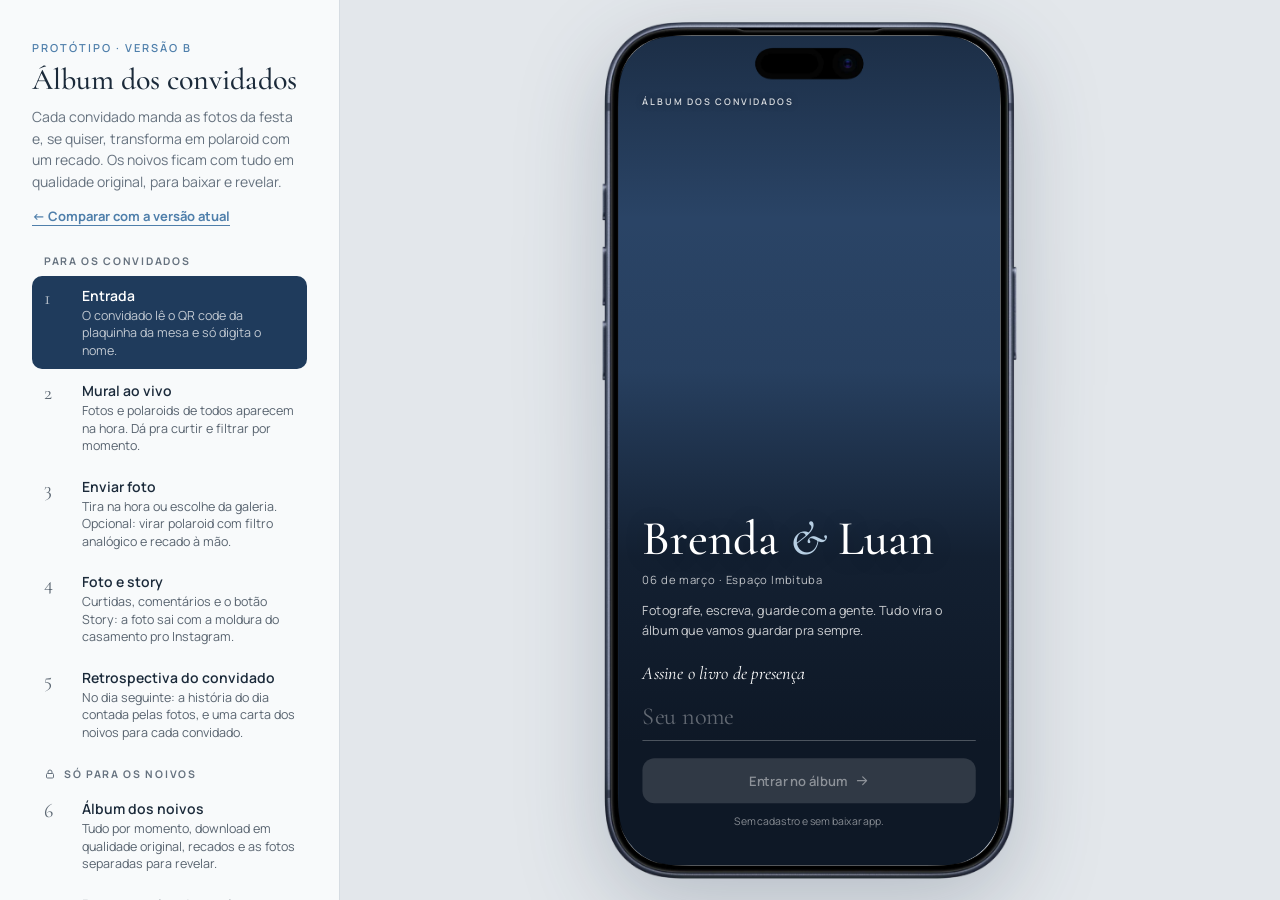
==== b/index.html @ d7882a46 "Versão B: entrada com foto, obturador, seletor estilo câmera, toque duplo, transições" ====
<!DOCTYPE html>
<html lang="pt-BR">
<head>
<meta charset="UTF-8">
<meta name="viewport" content="width=device-width, initial-scale=1, viewport-fit=cover">
<meta name="theme-color" content="#EEF1F4">
<meta name="apple-mobile-web-app-capable" content="yes">
<meta name="apple-mobile-web-app-status-bar-style" content="default">
<meta name="apple-mobile-web-app-title" content="Brenda & Luan">
<meta name="mobile-web-app-capable" content="yes">
<meta name="robots" content="noindex, nofollow">
<meta name="description" content="Fotografe, escreva e guarde com a gente. Protótipo do álbum dos convidados.">
<meta property="og:title" content="Brenda & Luan · Álbum dos convidados">
<meta property="og:description" content="06 de março · Espaço Imbituba. Toque para ver como vai funcionar.">
<meta property="og:image" content="https://images.unsplash.com/photo-1591604466107-ec97de577aff?w=1200&h=630&fit=crop&q=80">
<meta property="og:type" content="website">
<link rel="icon" href="data:image/svg+xml,%3Csvg xmlns='http://www.w3.org/2000/svg' viewBox='0 0 64 64'%3E%3Crect width='64' height='64' rx='14' fill='%231F3A5C'/%3E%3Ctext x='32' y='42' font-family='Georgia,serif' font-size='26' fill='%23EEF1F4' text-anchor='middle'%3EB%26amp;L%3C/text%3E%3C/svg%3E">
<link rel="apple-touch-icon" href="../apple-touch-icon.png">
<title>Brenda & Luan · Álbum dos convidados</title>
<link rel="preconnect" href="https://fonts.googleapis.com">
<link rel="preconnect" href="https://fonts.gstatic.com" crossorigin>
<link href="https://fonts.googleapis.com/css2?family=Cormorant+Garamond:ital,wght@0,500;0,600;1,500&family=Manrope:wght@300;400;500;600;700&family=Caveat:wght@500;600&display=swap" rel="stylesheet">
<style>
:root{
  --cream:#EEF1F4; --paper:#F8FAFB; --ink:#1B2A3A; --muted:#66727F; --line:#D6DCE2;
  --sage:#B7CFE3; --sand:#CDD4DB; --green:#1F3B5C; --green-2:#162B45; --gold:#7FA8CC;
  --serif:"Cormorant Garamond", Georgia, serif; --sans:"Manrope", system-ui, sans-serif;
  --sat:46px; --sab:24px; /* áreas seguras (moldura do iPhone) */
}
*{box-sizing:border-box;margin:0;padding:0;-webkit-tap-highlight-color:transparent}
html,body{height:100%}
body{font-family:var(--sans);color:var(--ink);background:#E3E7EB;display:flex;min-height:100vh}
button{font:inherit;color:inherit;background:none;border:0;cursor:pointer}
input,textarea{font:inherit;color:inherit}
img{display:block}
[hidden]{display:none!important}

/* ---------- presenter panel (desktop) ---------- */
.panel{width:340px;flex-shrink:0;padding:40px 32px;display:flex;flex-direction:column;gap:28px;border-right:1px solid var(--line);background:var(--paper);overflow:auto}
.panel h1{font-family:var(--serif);font-weight:500;font-size:30px;line-height:1.1}
.panel .kicker{font-size:11px;letter-spacing:.18em;text-transform:uppercase;color:#4F7FAB;font-weight:600;margin-bottom:8px}
.vlink{display:inline-block;margin-top:14px;font-size:13px;font-weight:700;color:#4F7FAB;text-decoration:none;border-bottom:1px solid currentColor}
.panel p.lede{font-size:14px;color:var(--muted);line-height:1.55;margin-top:10px}
.steps{display:flex;flex-direction:column;gap:2px}
.step{display:grid;grid-template-columns:28px 1fr;gap:10px;text-align:left;padding:10px 12px;border-radius:10px;align-items:start}
.step:hover{background:var(--cream)}
.step-group{font-size:10.5px;letter-spacing:.16em;text-transform:uppercase;color:var(--muted);font-weight:700;padding:14px 12px 6px;display:flex;align-items:center;gap:8px}
.step-group:first-child{padding-top:0}
.step-group svg{width:12px;height:12px;stroke:currentColor;fill:none;stroke-width:2}
.editor-only{display:flex;flex-direction:column;gap:28px}
.editor-only[hidden]{display:none}
.step.on{background:var(--green);color:#fff}
.step .n{font-family:var(--serif);font-size:20px;line-height:1;opacity:.7}
.step b{display:block;font-size:14px;font-weight:600}
.step span{font-size:12.5px;opacity:.72;line-height:1.4;display:block;margin-top:2px}
.fieldset{display:flex;flex-direction:column;gap:10px}
.fieldset label{font-size:11px;letter-spacing:.14em;text-transform:uppercase;color:var(--muted);font-weight:600}
.fieldset input{border:1px solid var(--line);background:#fff;border-radius:8px;padding:9px 11px;font-size:14px}
.seg{display:flex;background:var(--cream);border-radius:999px;padding:3px}
.seg button{flex:1;padding:8px;border-radius:999px;font-size:13px;font-weight:600;color:var(--muted)}
.seg button.on{background:#fff;color:var(--ink);box-shadow:0 1px 3px rgba(0,0,0,.08)}
.panel .foot{font-size:12px;color:var(--muted);line-height:1.5;margin-top:auto}

/* ---------- stage ---------- */
.stage{flex:1;display:flex;align-items:center;justify-content:center;padding:24px;position:relative;overflow:hidden}
.phone{width:487.5px;height:1000px;position:relative;flex-shrink:0;transform-origin:center;filter:drop-shadow(0 30px 50px rgba(22,43,69,.22))}
.frame{position:absolute;inset:0;width:100%;height:100%;pointer-events:none;z-index:70;user-select:none}
.screen-wrap{position:absolute;left:23px;top:23px;width:440px;height:955px;border-radius:64px;overflow:hidden;background:var(--cream);isolation:isolate}

.screen{position:absolute;inset:0;display:none;flex-direction:column;overflow:hidden}
.screen.on{display:flex;animation:fade .28s ease}
@keyframes fade{from{opacity:0;transform:translateY(6px)}to{opacity:1;transform:none}}
.scroll{flex:1;overflow-y:auto;overflow-x:hidden;scrollbar-width:none;-webkit-overflow-scrolling:touch;overscroll-behavior:contain}
.scroll::-webkit-scrollbar{display:none}
.safe-top{padding-top:54px}

/* shared */
.kick{font-size:10.5px;letter-spacing:.2em;text-transform:uppercase;font-weight:600;color:var(--muted)}
.names{font-family:var(--serif);font-weight:500;line-height:1}
.names em{font-style:italic;color:#4F7FAB}
.btn{display:flex;align-items:center;justify-content:center;gap:8px;width:100%;height:52px;border-radius:14px;background:var(--green);color:#fff;font-weight:600;font-size:15px;transition:transform .1s, background .2s}
.btn:active{transform:scale(.98)}
.btn:disabled{background:#A3AFBC;cursor:default}
.btn.ghost{background:transparent;border:1px solid rgba(255,255,255,.3)}
.btn.light{background:var(--paper);color:var(--ink)}
.chip{padding:8px 15px;border-radius:999px;border:1px solid var(--line);background:#fff;font-size:13px;font-weight:600;white-space:nowrap;color:var(--ink)}
.chip.on{background:var(--green);border-color:var(--green);color:#fff}
.input{width:100%;border:1px solid var(--line);background:#fff;border-radius:12px;padding:14px;font-size:16px;outline:none;-webkit-appearance:none}
.input:focus{border-color:var(--green)}
.icon{width:20px;height:20px;stroke:currentColor;fill:none;stroke-width:1.8;stroke-linecap:round;stroke-linejoin:round}

/* 1 entrada */
#s-entrada{background:#0E1826;color:#fff}
.ent-hero{position:absolute;inset:0;background:#2A4466 50% 12%/cover;animation:kbz 16s ease-out both;transform-origin:50% 20%}
.ent-hero::after{content:"";position:absolute;inset:0;background:linear-gradient(180deg,rgba(14,24,38,.5) 0%,rgba(14,24,38,0) 22%,rgba(14,24,38,.1) 40%,rgba(14,24,38,.82) 62%,#0E1826 84%)}
#s-entrada .scroll{position:relative;z-index:1;display:flex;flex-direction:column;padding:calc(var(--sat) + 22px) 28px calc(var(--sab) + 18px)}
#s-entrada .kick{color:rgba(255,255,255,.82);text-shadow:0 1px 8px rgba(0,0,0,.35)}
.ent-bottom{margin-top:auto;padding-top:clamp(180px,34vh,330px)}
#s-entrada .names{font-size:56px;margin:0 0 10px;color:#fff;text-shadow:0 2px 24px rgba(0,0,0,.25)}
#s-entrada .names em{color:var(--sage)}
#s-entrada .meta{font-size:13px;color:rgba(255,255,255,.72);letter-spacing:.06em}
#s-entrada .lead{color:rgba(255,255,255,.78);margin-top:16px;font-size:14.5px}
.gb-label{font-family:var(--serif);font-style:italic;font-size:21px;color:#fff}
.gb-input{width:100%;background:transparent;border:0;border-bottom:1px solid rgba(255,255,255,.35);border-radius:0;padding:8px 0 10px;font-family:var(--serif);font-size:28px;color:#fff;outline:none;-webkit-appearance:none;transition:border-color .2s}
.gb-input::placeholder{color:rgba(255,255,255,.35)}
.gb-input:focus{border-bottom-color:#fff}
#s-entrada .btn{margin-top:8px}
#s-entrada .btn .icon{width:18px;height:18px}
#s-entrada .btn:disabled{background:rgba(255,255,255,.14);color:rgba(255,255,255,.45)}
#s-entrada .tiny{color:rgba(255,255,255,.5)}
.trio{display:grid;grid-template-columns:1fr 1.25fr 1fr;gap:8px;margin:30px 0 22px;align-items:end}
.trio img{width:100%;height:118px;object-fit:cover;border-radius:10px}
.trio img:nth-child(2){height:150px}
.lead{font-size:15px;line-height:1.55;color:#3A4756}
.ent-form{display:flex;flex-direction:column;gap:12px;padding-top:26px}
.ent-form b{font-size:14px}
.tiny{font-size:12px;color:var(--muted);text-align:center}

/* 2 mural */
.top{padding:calc(var(--sat) + 14px) 20px 12px;background:var(--cream);position:relative;z-index:5}
.top-row{display:flex;justify-content:space-between;align-items:flex-end}
.top .names{font-size:30px}
.top .live{margin-top:6px;letter-spacing:.14em}
.live{display:inline-flex;align-items:center;gap:6px;color:var(--green)}
.live i{width:7px;height:7px;border-radius:50%;background:#C0533B;animation:pulse 1.6s infinite}
@keyframes pulse{50%{opacity:.25}}
.count{font-size:12px;color:var(--muted);font-weight:600}
.filters{display:flex;gap:22px;margin-top:12px;overflow-x:auto;scrollbar-width:none;border-bottom:1px solid var(--line)}
#filters .chip{border:0;background:none;border-radius:0;padding:8px 0 11px;color:var(--muted);font-size:13.5px;position:relative;transition:color .2s}
#filters .chip.on{background:none;color:var(--ink)}
#filters .chip::after{content:"";position:absolute;left:0;right:0;bottom:0;height:2px;border-radius:2px;background:var(--ink);transform:scaleX(0);transition:transform .25s ease}
#filters .chip.on::after{transform:scaleX(1)}
.masonry{columns:2;column-gap:10px;padding:4px 14px calc(var(--sab) + 100px)}
.card{break-inside:avoid;margin-bottom:12px;cursor:pointer}
.card .ph{position:relative;border-radius:12px;overflow:hidden;background:var(--sand)}
.card .ph img{width:100%;height:auto;filter:blur(14px);transform:scale(1.06);opacity:.55;transition:filter .8s ease,transform .8s ease,opacity .6s ease;-webkit-user-drag:none;user-select:none}
.card .ph img.ld{filter:none;transform:none;opacity:1}
.card:hover .ph img.ld{transform:scale(1.02)}
.burst{position:absolute;left:50%;top:50%;width:86px;height:86px;margin:-43px 0 0 -43px;pointer-events:none;z-index:4;animation:burst .95s ease forwards}
.burst svg{width:100%;height:100%;fill:#fff;stroke:none;filter:drop-shadow(0 4px 16px rgba(0,0,0,.4))}
@keyframes burst{0%{transform:scale(0);opacity:0}15%{transform:scale(1.18);opacity:1}30%{transform:scale(.94)}45%{transform:scale(1)}78%{opacity:1;transform:scale(1)}100%{opacity:0;transform:scale(1.08) translateY(-16px)}}
.heart.pop svg{animation:hpop .45s ease}
@keyframes hpop{40%{transform:scale(1.4)}}
.fly{position:absolute;z-index:45;object-fit:cover;pointer-events:none;box-shadow:0 24px 60px rgba(0,0,0,.35)}
#s-foto.on{animation:fadeo .32s ease}
@keyframes fadeo{from{opacity:0}to{opacity:1}}
.fmedia{position:relative}
.card .by{display:flex;justify-content:space-between;align-items:center;padding:6px 2px 0;font-size:12px}
.card .by span{font-weight:600}
.heart{display:inline-flex;align-items:center;gap:4px;font-size:12px;color:var(--muted);padding:2px}
.heart svg{width:15px;height:15px}
.heart.on{color:#C0533B}
.heart.on svg{fill:#C0533B;stroke:#C0533B}
.badge{position:absolute;left:8px;top:8px;background:rgba(16,28,44,.62);color:#fff;font-size:10.5px;font-weight:600;padding:4px 8px;border-radius:999px;display:flex;gap:5px;align-items:center;backdrop-filter:blur(4px)}
.badge svg{width:11px;height:11px;fill:#fff;stroke:none}
.new-in{animation:pop .5s ease}
@keyframes pop{from{opacity:0;transform:scale(.9)}to{opacity:1;transform:none}}
.mural-fade{position:absolute;left:0;right:0;bottom:0;height:150px;background:linear-gradient(rgba(238,241,244,0),rgba(238,241,244,.92) 70%);pointer-events:none;z-index:9}
.fab{position:absolute;left:50%;bottom:calc(var(--sab) + 12px);transform:translateX(-50%);width:78px;height:78px;border-radius:50%;border:3px solid var(--green);padding:4px;background:rgba(255,255,255,.7);-webkit-backdrop-filter:blur(8px);backdrop-filter:blur(8px);z-index:10;box-shadow:0 10px 28px rgba(22,43,69,.28)}
.fab .core{display:flex;width:100%;height:100%;border-radius:50%;background:var(--green);color:#fff;align-items:center;justify-content:center;transition:transform .15s}
.fab .core .icon{width:26px;height:26px}
.fab:active .core{transform:scale(.88)}
.fab-tip{position:absolute;left:50%;bottom:calc(var(--sab) + 104px);transform:translateX(-50%);background:var(--ink);color:#fff;font-size:12.5px;font-weight:600;padding:8px 13px;border-radius:999px;white-space:nowrap;z-index:11;pointer-events:none;opacity:0}
.fab-tip::after{content:"";position:absolute;left:50%;bottom:-5px;width:10px;height:10px;background:var(--ink);transform:translateX(-50%) rotate(45deg);border-radius:2px}
.fab-tip.show{animation:tip 5.2s ease forwards}
@keyframes tip{0%{opacity:0;transform:translate(-50%,6px)}10%,85%{opacity:1;transform:translate(-50%,0)}100%{opacity:0;transform:translate(-50%,0)}}
.toast{position:absolute;left:50%;top:calc(var(--sat) + 6px);transform:translate(-50%,-20px);background:var(--ink);color:#fff;font-size:12.5px;padding:9px 14px;border-radius:999px;opacity:0;transition:.35s;z-index:30;white-space:nowrap;display:flex;gap:8px;align-items:center}
.toast img{width:22px;height:22px;border-radius:50%;object-fit:cover}
.toast.show{opacity:1;transform:translate(-50%,0)}

/* 3 enviar (polaroid) */
.hdr{display:flex;align-items:center;gap:10px;padding:calc(var(--sat) + 10px) 18px 14px}
.hdr h2{font-family:var(--serif);font-weight:500;font-size:28px}
.back{width:36px;height:36px;border-radius:50%;display:flex;align-items:center;justify-content:center;margin-left:-6px}
.back:hover{background:rgba(0,0,0,.05)}
.src-opts{display:grid;grid-template-columns:1fr 1fr;gap:10px;margin:0 18px}
.src-opt{height:clamp(130px,20vh,170px);border-radius:16px;display:flex;flex-direction:column;align-items:center;justify-content:center;gap:8px;font-weight:700;font-size:15px;text-align:center;padding:12px;transition:transform .1s}
.src-opt:active{transform:scale(.97)}
.src-opt svg{width:30px;height:30px}
.src-opt span{font-size:12px;font-weight:500;opacity:.75}
.src-opt.cam{background:var(--green);color:#fff}
.src-opt.gal{background:#fff;border:1px solid var(--line)}
.pol-demo{position:relative;width:min(calc(100% - 36px),330px);aspect-ratio:100/72;margin:26px auto 0}
.pol-demo img{position:absolute;width:50%;box-shadow:0 12px 26px rgba(22,43,69,.2)}
.pol-demo img:first-child{left:6%;top:0;transform:rotate(-6deg)}
.pol-demo img:last-child{right:6%;top:18px;transform:rotate(5deg)}
.src-hint{margin:12px 18px 28px;font-size:12.5px;color:var(--muted);text-align:center;line-height:1.5}
.seg2{display:flex;background:#fff;border:1px solid var(--line);border-radius:999px;padding:3px;margin:0 18px 16px}
.seg2 button{flex:1;padding:9px;border-radius:999px;font-size:13.5px;font-weight:700;color:var(--muted)}
.seg2 button.on{background:var(--green);color:#fff}
.stagebox{margin:0 18px;display:flex;justify-content:center;align-items:center;min-height:180px;touch-action:pan-y;user-select:none;-webkit-user-select:none}
.stagebox > *{animation:fadeo .3s ease;-webkit-user-drag:none}
.modes{position:relative;height:42px;margin:14px 18px 0;overflow:hidden;-webkit-mask-image:linear-gradient(90deg,transparent,#000 22%,#000 78%,transparent);mask-image:linear-gradient(90deg,transparent,#000 22%,#000 78%,transparent)}
.modes-track{position:absolute;left:50%;top:0;display:flex;gap:28px;transition:transform .38s cubic-bezier(.2,.8,.2,1)}
.modes button{font-size:12.5px;font-weight:700;letter-spacing:.18em;text-transform:uppercase;color:#9AA5B1;padding:8px 2px;white-space:nowrap;transition:color .25s}
.modes button.on{color:var(--green)}
.modes::after{content:"";position:absolute;left:50%;bottom:4px;width:5px;height:5px;margin-left:-2.5px;border-radius:50%;background:var(--green)}
.polcv{width:min(74%,290px);height:auto;transform:rotate(-1.5deg);box-shadow:0 14px 30px rgba(22,43,69,.22),0 2px 6px rgba(22,43,69,.1);background:#FBFAF7}
.origimg{width:100%;max-height:300px;object-fit:cover;border-radius:14px;background:#000}
.thumbs{display:flex;gap:8px;margin:18px 18px 0;overflow-x:auto;scrollbar-width:none;padding:4px}
.thumbs .th{position:relative;width:56px;height:56px;flex-shrink:0;border-radius:10px;overflow:visible}
.thumbs .th img,.thumbs .th video{width:100%;height:100%;object-fit:cover;border-radius:10px;outline:2px solid transparent;outline-offset:2px}
.thumbs .th.on img,.thumbs .th.on video{outline-color:var(--green)}
.thumbs .th .x{position:absolute;right:-6px;top:-6px;width:22px;height:22px;border-radius:50%;background:var(--ink);color:#fff;font-size:11px;line-height:22px;text-align:center}
.thumbs .th.is-pol::after{content:"✦";position:absolute;left:4px;bottom:4px;width:18px;height:18px;border-radius:50%;background:#fff;color:var(--green);font-size:10px;line-height:18px;text-align:center;box-shadow:0 1px 3px rgba(0,0,0,.2)}
.thumbs .add{border:1.5px dashed #AEB8C2;border-radius:10px;display:flex;align-items:center;justify-content:center;color:var(--muted);font-size:24px}
.looks{display:flex;gap:12px}
.look{display:flex;flex-direction:column;align-items:center;gap:6px;font-size:12px;font-weight:600;color:var(--muted)}
.look i{width:58px;height:58px;border-radius:10px;background:var(--sand) center/cover;outline:2px solid transparent;outline-offset:2px}
.look.on{color:var(--ink)}
.look.on i{outline-color:var(--green)}
.form{padding:20px 18px calc(var(--sab) + 24px);display:flex;flex-direction:column;gap:10px}
.form label{font-size:13px;font-weight:700;margin-top:6px}
.input.hand{font-family:"Caveat",cursive;font-size:24px;padding:9px 14px;color:#26364A}
.chips{display:flex;gap:8px;flex-wrap:wrap}
.form .tiny{margin-top:4px;line-height:1.5}

/* 4 foto detalhe */
#s-foto{background:#0E1826;color:#fff}
#s-foto .hdr{position:absolute;top:0;left:0;right:0;z-index:5;background:linear-gradient(rgba(0,0,0,.55),transparent)}
#s-foto .hdr .back{color:#fff}
.fullimg{width:100%;max-height:470px;object-fit:cover;display:block}
.vid-wrap{position:relative}
.vid-wrap .play{position:absolute;inset:0;display:flex;align-items:center;justify-content:center}
.vid-wrap .play span{width:64px;height:64px;border-radius:50%;background:rgba(255,255,255,.88);display:flex;align-items:center;justify-content:center}
.vid-wrap .play svg{width:22px;height:22px;fill:var(--ink);stroke:none;margin-left:4px}
.det{padding:16px 18px calc(var(--sab) + 20px)}
.det-row{display:flex;justify-content:space-between;align-items:center}
.det .who{font-weight:700;font-size:15px}
.det .when{font-size:12px;color:rgba(255,255,255,.55);margin-top:2px}
.det .cap{font-family:var(--serif);font-style:italic;font-size:21px;line-height:1.3;margin:14px 0 4px;color:#E8EEF4}
#s-foto .heart{color:rgba(255,255,255,.75);font-size:14px;gap:6px}
#s-foto .heart svg{width:22px;height:22px}
.comments{border-top:1px solid rgba(255,255,255,.12);margin-top:16px;padding-top:14px;display:flex;flex-direction:column;gap:12px}
.cm{font-size:13.5px;line-height:1.45;color:rgba(255,255,255,.85)}
.cm b{color:#fff;margin-right:6px}
.cm-input{display:flex;gap:8px;margin-top:6px}
.cm-input input{flex:1;background:rgba(255,255,255,.08);border:1px solid rgba(255,255,255,.14);border-radius:999px;padding:11px 15px;color:#fff;outline:none;font-size:16px;-webkit-appearance:none}
.cm-input button{padding:0 14px;font-weight:700;color:var(--sand)}
.mod{margin-top:18px;border:1px solid rgba(255,255,255,.15);border-radius:12px;padding:12px 14px;font-size:12.5px;color:rgba(255,255,255,.7);display:flex;justify-content:space-between;align-items:center;gap:10px}
.mod button{color:#F0A08E;font-weight:700;white-space:nowrap}

/* 5 album */
#s-album{background:var(--green-2);color:#EEF2F6}
#s-album .scroll{padding:calc(var(--sat) + 18px) 20px calc(var(--sab) + 28px)}
.al-kick{font-size:10.5px;letter-spacing:.2em;text-transform:uppercase;color:var(--gold);font-weight:600;line-height:1.6}
#s-album .names{font-size:44px;margin:12px 0 10px;color:#fff}
#s-album .names em{color:var(--gold)}
.stats{font-size:13px;color:rgba(238,242,246,.6)}
.rev-bar{margin:22px 0 6px;background:rgba(255,255,255,.06);border:1px solid rgba(255,255,255,.1);border-radius:14px;padding:12px 14px;display:flex;justify-content:space-between;align-items:center;gap:12px}
.rev-bar p{font-size:12.5px;line-height:1.4;color:rgba(238,242,246,.75)}
.rev-bar p b{color:#fff;display:block;font-size:13.5px}
.toggle{width:46px;height:28px;border-radius:999px;background:rgba(255,255,255,.2);position:relative;flex-shrink:0;transition:.2s}
.toggle::after{content:"";position:absolute;left:3px;top:3px;width:22px;height:22px;border-radius:50%;background:#fff;transition:.2s}
.toggle.on{background:var(--gold)}
.toggle.on::after{left:21px}
.sec{margin-top:26px}
.sec-h{display:flex;justify-content:space-between;align-items:baseline;margin-bottom:10px}
.sec-h h3{font-family:var(--serif);font-weight:500;font-size:24px}
.sec-h span{font-size:12px;color:rgba(238,242,246,.55)}
.strip{display:grid;grid-template-columns:repeat(4,1fr);gap:6px}
.strip .t{position:relative;aspect-ratio:1;border-radius:8px;overflow:hidden;cursor:pointer;background:#2A4466}
.strip .t img{width:100%;height:100%;object-fit:cover;transition:.2s}
.strip .t .mk{position:absolute;right:5px;top:5px;width:20px;height:20px;border-radius:50%;border:1.5px solid #fff;background:rgba(0,0,0,.25);display:none}
.reveal-mode .strip .t .mk{display:block}
.strip .t.sel .mk{background:var(--gold);border-color:var(--gold)}
.strip .t.sel .mk::after{content:"";position:absolute;left:6px;top:2.5px;width:5px;height:9px;border:solid #fff;border-width:0 2px 2px 0;transform:rotate(45deg)}
.reveal-mode .strip .t:not(.sel) img{opacity:.55}
.strip .t .more{position:absolute;inset:0;background:rgba(14,24,38,.6);display:flex;align-items:center;justify-content:center;font-weight:700;font-size:15px}
.al-actions{display:flex;flex-direction:column;gap:10px;margin-top:30px}
.retro-card{display:flex;align-items:center;gap:14px;width:100%;text-align:left;margin-top:20px;padding:10px;border-radius:16px;background:linear-gradient(120deg,rgba(127,168,204,.28),rgba(127,168,204,.08));border:1px solid rgba(156,192,222,.35);color:#fff;transition:transform .15s}
.retro-card:active{transform:scale(.98)}
.rc-img{width:62px;height:78px;border-radius:10px;background:#2A4466 center/cover;flex-shrink:0;box-shadow:0 6px 14px rgba(0,0,0,.3)}
.rc-txt{flex:1;min-width:0}
.rc-txt small{display:block;font-size:10px;letter-spacing:.2em;text-transform:uppercase;color:var(--gold);font-weight:700}
.rc-txt b{display:block;font-family:var(--serif);font-weight:500;font-size:22px;line-height:1.1;margin-top:3px}
.rc-txt i{display:block;font-style:normal;font-size:12px;color:rgba(238,242,246,.65);margin-top:3px;line-height:1.35}
.rc-play{width:40px;height:40px;border-radius:50%;background:#fff;display:flex;align-items:center;justify-content:center;flex-shrink:0;margin-right:4px}
.rc-play svg{width:16px;height:16px;fill:var(--green-2);margin-left:2px}
.drive-note{font-size:11.5px;color:rgba(238,242,246,.5);text-align:center;line-height:1.5;margin-top:4px}

/* sheet / modal */
.sheet-bg{position:absolute;inset:0;background:rgba(10,15,12,.5);z-index:40;opacity:0;pointer-events:none;transition:.25s}
.sheet-bg.on{opacity:1;pointer-events:auto}
.sheet{position:absolute;left:0;right:0;bottom:0;background:var(--paper);color:var(--ink);border-radius:24px 24px 0 0;padding:12px 22px calc(var(--sab) + 22px);z-index:41;transform:translateY(105%);transition:transform .32s cubic-bezier(.2,.8,.2,1);max-height:78%;overflow:auto}
.sheet.on{transform:none}
.sheet .grab{width:40px;height:4px;border-radius:4px;background:var(--line);margin:0 auto 18px}
.sheet h4{font-family:var(--serif);font-weight:500;font-size:26px;margin-bottom:6px}
.sheet p{font-size:14px;color:var(--muted);line-height:1.55}
.dl-list{margin:18px 0;border:1px solid var(--line);border-radius:14px;overflow:hidden}
.dl-list div{display:flex;justify-content:space-between;padding:12px 14px;font-size:14px;border-bottom:1px solid var(--line)}
.dl-list div:last-child{border:0}
.dl-list span{color:var(--muted)}
.bar{height:6px;background:var(--cream);border-radius:6px;overflow:hidden;margin:16px 0 8px}
.bar i{display:block;height:100%;width:0;background:var(--green);transition:width .15s linear}
.recado{padding:14px 0;border-bottom:1px solid var(--line)}
.recado:last-child{border:0}
.recado q{font-family:var(--serif);font-style:italic;font-size:19px;line-height:1.35;display:block;quotes:"“" "”"}
.recado span{font-size:12px;color:var(--muted);font-weight:600;display:block;margin-top:5px}

/* 6 TV */
.tv-stage{position:fixed;inset:0;background:#0A1320;display:none;align-items:center;justify-content:center;z-index:100}
.tv-stage.on{display:flex}
.tv{width:1280px;height:720px;background:var(--green-2);color:#fff;display:grid;grid-template-columns:1fr 380px;gap:36px;padding:36px;border-radius:14px;box-shadow:0 0 0 10px #04080E, 0 30px 90px rgba(0,0,0,.6);transform-origin:center;flex-shrink:0;position:relative}
.tv-photo{position:relative;border-radius:14px;overflow:hidden;background:#000}
.tv-photo img{position:absolute;inset:0;width:100%;height:100%;object-fit:cover;opacity:0;transition:opacity 1.2s ease;transform:scale(1.04)}
.tv-photo img.on{opacity:1;animation:kb 9s ease-out forwards}
@keyframes kb{to{transform:scale(1)}}
.tv-side{display:flex;flex-direction:column;padding:8px 0}
.tv-side .names{font-size:64px;color:#fff;line-height:.95}
.tv-side .names em{color:var(--gold)}
.tv-meta{font-size:15px;color:rgba(255,255,255,.55);margin-top:14px;letter-spacing:.04em}
.tv-now{margin-top:auto;transition:opacity .6s}
.tv-now .lbl{font-size:11px;letter-spacing:.2em;text-transform:uppercase;color:var(--gold);font-weight:600}
.tv-now .who{font-size:22px;font-weight:700;margin-top:10px}
.tv-now q{display:block;font-family:var(--serif);font-style:italic;font-size:26px;line-height:1.3;color:#E6EDF4;margin-top:6px;quotes:"“" "”"}
.tv-qr{margin-top:34px;display:flex;gap:18px;align-items:center}
.tv-qr canvas{width:120px;height:120px;background:#fff;border-radius:12px;padding:10px;flex-shrink:0}
.tv-qr p{font-size:17px;line-height:1.4;color:rgba(255,255,255,.85)}
.tv-qr p b{display:block;color:#fff;font-size:19px;margin-bottom:4px}
.tv-dots{position:absolute;left:52px;bottom:52px;display:flex;gap:6px}
.tv-dots i{width:6px;height:6px;border-radius:50%;background:rgba(255,255,255,.35)}
.tv-dots i.on{background:#fff;width:20px;border-radius:6px}
.tv-close{position:absolute;top:max(16px, env(safe-area-inset-top));right:max(18px, env(safe-area-inset-right));background:rgba(255,255,255,.06);color:rgba(255,255,255,.7);font-size:13px;font-weight:600;padding:8px 14px;border:1px solid rgba(255,255,255,.2);border-radius:999px;z-index:2}
.tv-close:hover{color:#fff;border-color:rgba(255,255,255,.5)}
.tv-hint{position:absolute;bottom:18px;left:50%;transform:translateX(-50%);color:rgba(255,255,255,.45);font-size:12.5px}

/* polaroid no mural / na foto */
.card.pol .ph{border-radius:2px;background:#FBFAF7;box-shadow:0 6px 14px rgba(22,43,69,.16);transform:rotate(var(--rot))}
.card.pol:hover .ph img{transform:none}
.developing img{animation:develop 3.2s ease-out both}
@keyframes develop{0%{filter:brightness(1.5) contrast(.35) saturate(0) sepia(.3)}100%{filter:none}}
.pol-full{padding:calc(var(--sat) + 64px) 0 10px;display:flex;justify-content:center}
.pol-full img{width:min(80%,340px);transform:rotate(-1.5deg);box-shadow:0 20px 40px rgba(0,0,0,.5)}
.det-actions{display:flex;align-items:center;gap:8px}
.share-btn{display:inline-flex;align-items:center;gap:6px;padding:9px 14px;border-radius:999px;background:rgba(255,255,255,.12);color:#fff;font-size:13px;font-weight:700}
.share-btn svg{width:17px;height:17px}
.btn.alt{background:#fff;color:var(--ink);border:1px solid var(--line)}
.story-wrap{display:flex;justify-content:center;margin:16px 0}
.story-prev,.story-load{height:clamp(220px,42vh,400px);aspect-ratio:9/16;border-radius:14px;box-shadow:0 10px 30px rgba(22,43,69,.22);background:var(--cream)}
.story-load{display:flex;align-items:center;justify-content:center;font-size:13px;color:var(--muted)}
.share-actions{display:flex;gap:10px}
.share-actions .btn{flex:1}

/* retrospectiva */
#s-retro{background:#0B141F;color:#fff;font-variant-numeric:lining-nums;font-feature-settings:'lnum' 1}
.r-bars{position:absolute;left:12px;right:12px;top:calc(var(--sat) + 6px);display:flex;gap:4px;z-index:6}
.r-bars i{flex:1;height:3px;border-radius:3px;background:rgba(255,255,255,.25);overflow:hidden}
.r-bars i b{display:block;height:100%;width:0;background:#fff}
.r-bars i.done b{width:100%}
.r-bars i.run b{animation:barfill var(--ms) linear forwards}
@keyframes barfill{from{width:0}to{width:100%}}
.r-close{position:absolute;right:8px;top:calc(var(--sat) + 16px);z-index:7;width:44px;height:44px;color:#fff;font-size:20px;display:flex;align-items:center;justify-content:center}
.r-stage{position:absolute;inset:0;overflow:hidden;touch-action:manipulation;user-select:none;-webkit-user-select:none}
#s-retro.paused *{animation-play-state:paused!important}
.r-slide{position:absolute;inset:0;display:flex;flex-direction:column;padding:calc(var(--sat) + 74px) 28px calc(var(--sab) + 28px);animation:rin 1s ease both;isolation:isolate}
@keyframes rin{from{opacity:0}to{opacity:1}}
.r-bg{position:absolute;inset:-2%;background:center/cover;z-index:-2;animation:kbz 10s ease-out both}
@keyframes kbz{from{transform:scale(1.16)}to{transform:scale(1.02)}}
.r-shade{position:absolute;inset:0;z-index:-1;background:linear-gradient(180deg,rgba(11,20,31,.55) 0%,rgba(11,20,31,.25) 35%,rgba(11,20,31,.92) 78%)}
.r-shade.full{background:rgba(11,20,31,.72)}
.ln{opacity:0;animation:lnin 1.1s cubic-bezier(.2,.7,.2,1) forwards;animation-delay:var(--d,0s)}
@keyframes lnin{from{opacity:0;transform:translateY(12px)}to{opacity:1;transform:none}}
.r-kick{font-size:11px;letter-spacing:.24em;text-transform:uppercase;color:var(--gold);font-weight:700}
.r-h{font-family:var(--serif);font-weight:500;font-size:clamp(40px,11.5vw,52px);line-height:1.04;margin-top:14px}
.r-h em{font-style:italic;color:var(--gold)}
.r-quote{font-family:var(--serif);font-weight:500;font-size:clamp(29px,8.4vw,36px);line-height:1.2;margin-top:14px}
.r-p{font-size:16px;line-height:1.55;color:rgba(255,255,255,.82);margin-top:16px}
.r-p b{color:#fff}
.r-hand{font-family:"Caveat",cursive;font-size:clamp(30px,8.8vw,38px);color:var(--sage);line-height:1.08;margin-top:20px}
.r-bottom{margin-top:auto}
.r-notes{display:flex;flex-direction:column;gap:14px;margin-top:auto;margin-bottom:6px}
.r-note{background:#FBFAF7;color:#26364A;padding:12px 18px 10px;font-family:"Caveat",cursive;font-size:clamp(24px,7vw,29px);line-height:1.05;box-shadow:0 12px 26px rgba(0,0,0,.45);width:fit-content;max-width:92%}
.r-note span{display:block;font-family:var(--sans);font-size:11.5px;color:var(--muted);margin-top:5px;font-weight:600;letter-spacing:.02em}
.r-note:nth-child(1){transform:rotate(-2deg)}
.r-note:nth-child(2){transform:rotate(1.5deg);align-self:flex-end}
.r-note:nth-child(3){transform:rotate(-1deg);margin-left:8%}
.r-mosaic{position:absolute;inset:-4px;display:grid;grid-template-columns:repeat(5,1fr);grid-auto-rows:calc((100vw)/5);gap:3px;z-index:-2;align-content:start}
#app .r-mosaic{grid-auto-rows:88px}
.r-mosaic img{width:100%;height:100%;object-fit:cover;opacity:0;animation:mos .7s ease forwards}
@keyframes mos{to{opacity:.6}}
.r-letter-wrap{margin:auto 0;padding-top:16px}
.r-letter{background:#FBFAF7;color:#26364A;border-radius:3px;padding:20px 20px 16px;box-shadow:0 22px 44px rgba(0,0,0,.5);transform:rotate(-1.2deg)}
.r-letter .to{font-family:"Caveat",cursive;font-size:32px;line-height:1}
.r-letter p{font-family:"Caveat",cursive;font-size:clamp(22px,6.3vw,26px);line-height:1.12;margin-top:8px}
.r-letter .pics{display:flex;gap:6px;margin-top:12px}
.r-letter .pics img{width:50px;height:50px;object-fit:cover;border-radius:2px;box-shadow:0 2px 6px rgba(0,0,0,.18)}
.r-letter .sig{font-family:"Caveat",cursive;font-size:28px;text-align:right;margin-top:6px;color:#4F7FAB;line-height:1}
.r-end{display:flex;flex-direction:column;gap:10px;position:relative;z-index:4;padding-top:18px}
.r-hint{position:absolute;left:0;right:0;bottom:calc(var(--sab) + 8px);text-align:center;font-size:11.5px;color:rgba(255,255,255,.4);z-index:2;pointer-events:none}
.r-credits{flex:1;position:relative;overflow:hidden;margin-top:18px;-webkit-mask-image:linear-gradient(transparent,#000 14%,#000 86%,transparent);mask-image:linear-gradient(transparent,#000 14%,#000 86%,transparent)}
.r-credits ul{list-style:none;text-align:center;animation:roll var(--ms,12s) linear forwards;padding-top:100%}
.r-credits li{font-family:var(--serif);font-size:25px;line-height:1.55;color:rgba(255,255,255,.9)}
.r-credits li.more{font-family:"Caveat",cursive;color:var(--sage);font-size:30px;margin-top:14px}
@keyframes roll{from{transform:translateY(0)}to{transform:translateY(-100%)}}
.r-photo{width:min(76%,300px);margin:22px auto 0;transform:rotate(-2deg);box-shadow:0 22px 44px rgba(0,0,0,.5);border:9px solid #FBFAF7;border-bottom-width:38px;aspect-ratio:1;object-fit:cover}
.r-photo.pol{border:0;aspect-ratio:auto;object-fit:initial}
.r-scatter{position:relative;flex:1;min-height:150px;margin:14px 0 6px}
.r-scatter img{position:absolute;max-height:56%;object-fit:contain;box-shadow:0 14px 30px rgba(0,0,0,.5)}
.r-scatter img.fr{border:7px solid #FBFAF7;border-bottom-width:24px;aspect-ratio:1;object-fit:cover;height:auto}
.r-cmts{display:flex;flex-direction:column;gap:10px;margin-top:26px}
.r-cmt{font-size:14.5px;line-height:1.4;color:rgba(255,255,255,.85);background:rgba(255,255,255,.07);border-radius:14px;padding:9px 13px;width:fit-content;max-width:90%}
.r-cmt b{color:#fff;margin-right:6px}
.r-tap{position:absolute;top:0;bottom:0;z-index:3}
.r-tap.l{left:0;width:30%}
.r-tap.r{right:0;width:70%}

/* plaquinha de mesa */
.mesa-stage{position:fixed;inset:0;background:#DCE1E6;display:none;align-items:center;justify-content:center;z-index:100;flex-direction:column;gap:18px}
.mesa-stage.on{display:flex}
.mesa-card{width:420px;height:594px;background:#FBFAF7;color:var(--ink);padding:46px 38px 30px;display:flex;flex-direction:column;align-items:center;text-align:center;box-shadow:0 30px 60px rgba(22,43,69,.25);flex-shrink:0;transform-origin:center}
.mesa-card .names{font-size:54px;margin:12px 0 8px}
.mesa-card .meta{font-size:12px;letter-spacing:.06em;color:var(--muted)}
.mesa-card .rule{width:40px;height:1px;background:var(--gold);margin:20px 0}
.mesa-card .q{font-family:var(--serif);font-style:italic;font-size:23px;line-height:1.22}
.mesa-card canvas{width:140px;height:140px;margin:20px 0 18px;image-rendering:pixelated}
.mesa-steps{display:grid;grid-template-columns:repeat(3,1fr);gap:12px;font-size:11.5px;line-height:1.35;color:#3A4756}
.mesa-steps b{display:block;font-family:var(--serif);font-size:24px;color:#4F7FAB;font-weight:500}
.mesa-card .foot{margin-top:auto;font-size:10.5px;color:var(--muted);letter-spacing:.05em}
.mesa-actions{display:flex;gap:10px}
.mesa-actions .btn{width:auto;padding:0 22px;height:46px}
@media print{
  @page{size:105mm 148mm;margin:0}
  body *{visibility:hidden!important}
  .mesa-card,.mesa-card *{visibility:visible!important}
  .mesa-card{position:fixed;left:0;top:0;width:105mm;height:148mm;padding:11mm 9mm 7mm;transform:none!important;box-shadow:none}
}

/* computador: barra de rolagem fina e arrastar com o mouse */
@media (hover: hover) and (pointer: fine) and (min-width: 861px){
  #app .scroll{scrollbar-width:thin;scrollbar-color:rgba(120,130,140,.45) transparent}
  #app .scroll::-webkit-scrollbar{display:block;width:5px}
  #app .scroll::-webkit-scrollbar-thumb{background:rgba(120,130,140,.45);border-radius:5px}
  #app .scroll.grab{cursor:grabbing;user-select:none}
}

/* mobile nav */
.mnav,.mmenu{display:none}

@media (max-width: 860px), (hover: none) and (pointer: coarse){
  html,body{height:100%;overflow:hidden;background:var(--cream)}
  body{position:fixed;inset:0}
  .panel{display:none}
  .stage{position:fixed;inset:0;padding:0}
  .phone{position:absolute;inset:0;width:auto;height:auto;transform:none!important;filter:none}
  .frame{display:none}
  .screen-wrap{position:absolute;inset:0;width:auto;height:auto;border-radius:0}
  :root{--sat:max(env(safe-area-inset-top), 8px);--sab:max(env(safe-area-inset-bottom), 10px)}
  .mnav{display:flex;position:fixed;right:max(12px, env(safe-area-inset-right));top:calc(var(--sat) + 6px);z-index:60}
  .mnav button{width:40px;height:40px;border-radius:50%;background:rgba(255,255,255,.9);box-shadow:0 2px 10px rgba(0,0,0,.15);display:flex;align-items:center;justify-content:center;color:var(--ink)}
  .mmenu{position:fixed;right:max(12px, env(safe-area-inset-right));top:calc(var(--sat) + 54px);background:var(--paper);border-radius:14px;box-shadow:0 10px 40px rgba(0,0,0,.2);z-index:61;padding:6px;min-width:220px}
  .mmenu.on{display:block}
  .mmenu button{display:block;width:100%;text-align:left;padding:12px 14px;border-radius:9px;font-size:15px;font-weight:600}
  .mmenu button:hover{background:var(--cream)}
  .mmenu hr{border:0;border-top:1px solid var(--line);margin:6px 4px}
  .mmenu .grp{font-size:10.5px;letter-spacing:.14em;text-transform:uppercase;color:var(--muted);font-weight:700;padding:10px 14px 4px}
  #s-entrada .names{font-size:clamp(44px, 14vw, 60px)}
  .top .names{font-size:clamp(26px, 8vw, 32px)}
  #s-album .names{font-size:clamp(36px, 11vw, 46px)}
  .tv-hint{display:none}
  body.ov-on .mnav, body.ov-on .mmenu{display:none!important}
  .hdr, .top{padding-right:64px}
  .al-kick{padding-right:52px}
}
/* tablets e celulares deitados: mais colunas e conteúdo centralizado */
@media (min-width: 600px) and ((max-width: 860px) or ((hover: none) and (pointer: coarse))){
  .masonry{columns:3}
  #s-enviar .scroll > *, #s-foto .scroll > *, #s-album .scroll > *, #s-entrada .scroll > *{max-width:560px;margin-left:auto;margin-right:auto}
  #s-entrada .kick{width:100%}
  #s-entrada .ent-bottom{margin-top:auto}
  .r-slide{padding-left:max(28px, calc(50% - 260px));padding-right:max(28px, calc(50% - 260px))}
}
@media (min-width: 1000px) and (hover: none) and (pointer: coarse){ .masonry{columns:4} }
.rotate{display:none}
@media (orientation: portrait) and (max-width: 860px){ .tv-stage.on .rotate{display:flex} }
@media (orientation: portrait) and (hover: none) and (pointer: coarse){ .tv-stage.on .rotate{display:flex} }
.rotate{position:absolute;left:0;right:0;bottom:calc(var(--sab) + 40px);justify-content:center;color:rgba(255,255,255,.75);font-size:15px;font-weight:600;gap:8px;align-items:center}
@media (prefers-reduced-motion: reduce){*{animation:none!important;transition:none!important}}
</style>
</head>
<body>

<!-- ============ PAINEL DO APRESENTADOR ============ -->
<aside class="panel">
  <div>
    <div class="kicker">Protótipo · versão B</div>
    <h1>Álbum dos convidados</h1>
    <p class="lede">Cada convidado manda as fotos da festa e, se quiser, transforma em polaroid com um recado. Os noivos ficam com tudo em qualidade original, para baixar e revelar.</p>
    <a class="vlink" href="../">← Comparar com a versão atual</a>
  </div>

  <nav class="steps" id="steps"></nav>

  <div class="editor-only" hidden>
  <div class="fieldset">
    <label>Personalizar</label>
    <input id="in-n1" placeholder="Noiva/Noivo 1">
    <input id="in-n2" placeholder="Noiva/Noivo 2">
    <input id="in-meta" placeholder="Data · Local">
  </div>

  <div class="fieldset">
    <label>Polaroid</label>
    <div class="seg" id="pol-mode">
      <button data-p="on" class="on">Opcional</button>
      <button data-p="off">Desligada</button>
    </div>
  </div>

  <div class="fieldset">
    <label>Cor do iPhone</label>
    <div class="seg" id="frame-color">
      <button data-c="azul" class="on">Azul</button>
      <button data-c="prata">Prata</button>
      <button data-c="laranja">Laranja</button>
    </div>
  </div>

  <div class="fieldset">
    <label>Ver como</label>
    <div class="seg" id="role">
      <button data-r="guest" class="on">Convidado</button>
      <button data-r="couple">Noivos</button>
    </div>
  </div>
  </div>

  <p class="foot">Fotos de exemplo (Unsplash). Neste protótipo nada sai do seu aparelho: as fotos que você “enviar” aparecem só aqui.</p>
</aside>

<!-- ============ APARELHO ============ -->
<main class="stage" id="stage">
  <div class="phone" id="phone">
    <img class="frame" id="frame" alt="">
    <div class="screen-wrap" id="app">

      <!-- 1. ENTRADA -->
      <section class="screen on" id="s-entrada">
        <div class="ent-hero" id="ent-hero"></div>
        <div class="scroll">
          <div class="kick">Álbum dos convidados</div>
          <div class="ent-bottom">
            <h1 class="names" data-names></h1>
            <div class="meta" data-meta></div>
            <p class="lead">Fotografe, escreva, guarde com a gente. Tudo vira o álbum que vamos guardar pra sempre.</p>
            <div class="ent-form">
              <label class="gb-label" for="guest-name">Assine o livro de presença</label>
              <input class="gb-input" id="guest-name" placeholder="Seu nome" autocomplete="off" enterkeyhint="go">
              <button class="btn light" id="btn-enter" disabled>Entrar no álbum<svg class="icon" viewBox="0 0 24 24"><path d="M5 12h14M13 6l6 6-6 6"/></svg></button>
              <p class="tiny">Sem cadastro e sem baixar app.</p>
            </div>
          </div>
        </div>
      </section>

      <!-- 2. MURAL -->
      <section class="screen" id="s-mural">
        <div class="top">
          <div class="top-row">
            <h2 class="names" data-names></h2>
          </div>
          <div class="kick live"><i></i><span id="count"></span></div>
          <div class="filters" id="filters"></div>
        </div>
        <div class="scroll"><div class="masonry" id="masonry"></div></div>
        <div class="mural-fade"></div>
        <span class="fab-tip" id="fab-tip">Toque para mandar sua foto</span>
        <button class="fab" data-go="enviar" aria-label="Mandar foto ou polaroid">
          <span class="core"><svg class="icon" viewBox="0 0 24 24"><path d="M3 8.5A2.5 2.5 0 0 1 5.5 6h1.6l1.4-2h7l1.4 2h1.6A2.5 2.5 0 0 1 21 8.5v9a2.5 2.5 0 0 1-2.5 2.5h-13A2.5 2.5 0 0 1 3 17.5z"/><circle cx="12" cy="13" r="3.6"/></svg></span>
        </button>
      </section>

      <!-- 3. ENVIAR / POLAROID -->
      <section class="screen" id="s-enviar">
        <div class="hdr">
          <button class="back" data-go="mural"><svg class="icon" viewBox="0 0 24 24"><path d="M15 5l-7 7 7 7"/></svg></button>
          <h2 id="env-title">Nova foto</h2>
        </div>
        <div class="scroll" id="env-scroll">
          <input type="file" id="file-cam" accept="image/*" capture="environment" hidden>
          <input type="file" id="file" accept="image/*,video/*" multiple hidden>
          <div id="env-empty">
            <div class="src-opts">
              <button class="src-opt cam" id="btn-cam">
                <svg class="icon" viewBox="0 0 24 24"><path d="M3 8.5A2.5 2.5 0 0 1 5.5 6h1.6l1.4-2h7l1.4 2h1.6A2.5 2.5 0 0 1 21 8.5v9a2.5 2.5 0 0 1-2.5 2.5h-13A2.5 2.5 0 0 1 3 17.5z"/><circle cx="12" cy="13" r="3.6"/></svg>
                Tirar agora<span>abre a câmera</span>
              </button>
              <button class="src-opt gal" id="btn-gal">
                <svg class="icon" viewBox="0 0 24 24"><rect x="3" y="4" width="18" height="16" rx="3"/><circle cx="9" cy="10" r="2"/><path d="M21 16l-5-5-9 9"/></svg>
                Da galeria<span>fotos e vídeos</span>
              </button>
            </div>
            <div class="pol-demo" id="pol-demo" data-pol-only></div>
            <p class="src-hint" id="pol-hint"><b style="color:var(--ink)">Opcional:</b> transforme qualquer foto em polaroid,<br>com filtro analógico e recado escrito à mão.</p>
          </div>
          <div id="env-edit" hidden>
            <div class="stagebox" id="stagebox"></div>
            <div class="modes" id="style-seg"><div class="modes-track" id="modes-track"><button data-s="original" class="on">Foto</button><button data-s="polaroid">Polaroid</button></div></div>
            <div class="thumbs" id="thumbs"></div>
            <div class="form">
              <div id="looks-wrap"><label>Filtro</label><div class="looks" id="looks" style="margin-top:10px"></div></div>
              <label id="cap-label">Escreva na polaroid</label>
              <input class="input hand" id="caption" placeholder="Um recado pros noivos…" maxlength="48" autocomplete="off">
              <label>Qual momento?</label>
              <div class="chips" id="moment-chips"></div>
              <button class="btn" id="btn-publish" style="margin-top:14px">Publicar no mural</button>
              <p class="tiny" id="env-note">O original também vai pro álbum dos noivos, sem filtro e em qualidade máxima.</p>
            </div>
          </div>
        </div>
      </section>

      <!-- 4. FOTO -->
      <section class="screen" id="s-foto">
        <div class="hdr"><button class="back" data-go="back"><svg class="icon" viewBox="0 0 24 24"><path d="M15 5l-7 7 7 7"/></svg></button></div>
        <div class="scroll" id="foto-body"></div>
      </section>

      <!-- 5. ÁLBUM FINAL -->
      <section class="screen" id="s-album">
        <div class="scroll" id="album-scroll">
          <div class="al-kick">O nosso dia, pelos olhos<br>de quem estava lá</div>
          <h1 class="names" data-names></h1>
          <div class="stats" id="al-stats"></div>

          <button class="retro-card" data-go="retroNoivos">
            <span class="rc-img" id="rc-img"></span>
            <span class="rc-txt"><small>Feita pra vocês</small><b>A retrospectiva de vocês</b><i>O dia que vocês viveram, pelos olhos de quem estava lá</i></span>
            <span class="rc-play"><svg viewBox="0 0 24 24"><path d="M8 5l11 7-11 7z"/></svg></span>
          </button>

          <div class="rev-bar">
            <p><b>Separar para revelar</b><span id="rev-count">Toque nas fotos que vocês querem imprimir</span></p>
            <button class="toggle" id="rev-toggle" aria-label="Modo revelar"></button>
          </div>

          <div id="al-sections"></div>

          <div class="al-actions">
            <button class="btn light" id="btn-dl-all">
              <svg class="icon" viewBox="0 0 24 24"><path d="M12 4v11M7 10l5 5 5-5M5 20h14"/></svg>
              Baixar todas as fotos
            </button>
            <button class="btn ghost" id="btn-dl-rev" hidden>Baixar só as separadas para revelar</button>
            <button class="btn ghost" id="btn-recados">Ver recados dos convidados</button>
            <p class="drive-note">Originais guardados no Google Drive, organizados por momento.</p>
          </div>
        </div>
      </section>

      <!-- 6. RETROSPECTIVA -->
      <section class="screen" id="s-retro">
        <div class="r-bars" id="r-bars"></div>
        <button class="r-close" id="r-close" aria-label="Fechar">✕</button>
        <div class="r-stage" id="r-stage"></div>
      </section>

      <div class="toast" id="toast"></div>
      <div class="sheet-bg" id="sheet-bg"></div>
      <div class="sheet" id="sheet"><div class="grab"></div><div id="sheet-body"></div></div>
    </div>
  </div>

  <!-- PLAQUINHA DE MESA -->
  <div class="mesa-stage" id="mesa-stage">
    <div class="mesa-card" id="mesa-card">
      <div class="kick">Álbum dos convidados</div>
      <div class="names" data-names></div>
      <div class="meta" data-meta></div>
      <div class="rule"></div>
      <p class="q">Este álbum é feito por vocês.<br>Fotografe, escreva, guarde com a gente.</p>
      <canvas id="qr-mesa" width="29" height="29"></canvas>
      <div class="mesa-steps">
        <div><b>1</b>Aponte a câmera do celular</div>
        <div><b>2</b>Digite seu nome</div>
        <div><b>3</b>Mande suas fotos e recados</div>
      </div>
      <div class="foot">Sem cadastro e sem baixar app</div>
    </div>
    <div class="mesa-actions">
      <button class="btn" id="mesa-print">Imprimir</button>
      <button class="btn alt" id="mesa-close">Fechar</button>
    </div>
  </div>

  <!-- TELÃO (OPCIONAL) -->
  <div class="tv-stage" id="tv-stage">
    <button class="tv-close" id="tv-close">Sair do modo TV ✕</button>
    <div class="tv" id="tv">
      <div class="tv-photo" id="tv-photo"></div>
      <div class="tv-side">
        <div class="names" data-names-br></div>
        <div class="tv-meta" data-meta></div>
        <div class="tv-now" id="tv-now"></div>
        <div class="tv-qr">
          <canvas id="qr" width="29" height="29"></canvas>
          <p><b>Mande a sua foto pro telão</b>Aponte a câmera do celular para o código</p>
        </div>
      </div>
      <div class="tv-dots" id="tv-dots"></div>
    </div>
    <div class="tv-hint">Tela da TV ou projetor do salão · troca de foto a cada 6 segundos</div>
    <div class="rotate">⟲ Gire o celular para ver em tela cheia</div>
  </div>
</main>

<div class="mnav"><button id="mnav-btn" aria-label="Telas"><svg class="icon" viewBox="0 0 24 24"><path d="M4 7h16M4 12h16M4 17h16"/></svg></button></div>
<div class="mmenu" id="mmenu"></div>

<script>
/* ================= MOLDURAS (embutidas p/ o arquivo funcionar sozinho) ================= */
const FRAMES = {
  azul: '[data-uri]',
  prata: '[data-uri]',
  laranja: '[data-uri]'
};
document.getElementById('frame').src = FRAMES.azul;

/* ================= DADOS DE EXEMPLO ================= */
const U = (id, w, h) => `https://images.unsplash.com/photo-${id}?w=${w}${h ? `&h=${h}&fit=crop` : ''}&q=72&auto=format`;
const MOMENTS = ['Cerimônia', 'Festa', 'Pista'];

// [unsplash id, momento, quem, recado, altura no mural, tipo: 'pol' | 'video' | undefined]
const SEED = [
  ['1511285560929-80b456fea0bc','Cerimônia','Juliana','O altar ficou perfeito',520,'pol'],
  ['1465495976277-4387d4b0b4c6','Cerimônia','Tio Marcos','Agora é pra sempre!',400],
  ['1519741497674-611481863552','Festa','Carol','',600],
  ['1583939003579-730e3918a45a','Festa','Rafael','Chuva de pétalas!!!',560,'pol'],
  ['1527529482837-4698179dc6ce','Pista','Bia','Brindando a vocês',420,'pol'],
  ['1515934751635-c81c6bc9a2d8','Cerimônia','Vó Lurdes','As alianças mais lindas',460],
  ['1591604466107-ec97de577aff','Festa','Fernanda','Que casal, gente',600],
  ['1516997121675-4c2d1684aa3e','Pista','Gustavo','A pista não parou!',400,'video'],
  ['1519225421980-715cb0215aed','Festa','Patrícia','Cada detalhe pensado com carinho',480],
  ['1520854221256-17451cc331bf','Cerimônia','Lucas','',540],
  ['1529636798458-92182e662485','Cerimônia','Camila','Chorei do começo ao fim',600,'pol'],
  ['1501901609772-df0848060b33','Festa','Amanda','Felicidades eternas!',460],
  ['1537633552985-df8429e8048b','Festa','Diego','',580],
  ['1519671482749-fd09be7ccebf','Pista','Thiago','Saúde aos noivos!',440,'pol'],
  ['1530023367847-a683933f4172','Festa','Mariana','',420],
  ['1546032996-6dfacbacbf3f','Festa','Paulo e Rita','Que Deus abençoe essa união',560],
];
const INCOMING = [
  ['1606216794074-735e91aa2c92','Festa','Letícia','Vocês são inspiração',580,'pol'],
  ['1532635241-17e820acc59f','Pista','Renata','As amigas da noiva chegaram!',460],
  ['1469371670807-013ccf25f16a','Cerimônia','Eduardo','A entrada mais linda',540,'pol'],
  ['1460978812857-470ed1c77af0','Festa','Sofia','Amo vocês dois',600],
  ['1494955870715-979ca4f13bf0','Festa','Henrique','',480],
  ['1511795409834-ef04bbd61622','Festa','Isabela','Mesa posta, coração cheio',440,'pol'],
  ['1482482097755-0b595893ba63','Festa','Pedro H.','Os pombinhos',560],
  ['1550005809-91ad75fb315f','Festa','Aline','',600],
];
const COMMENT_POOL = [['Carol','Que foto linda!'],['Rafael','Melhor casamento do ano'],['Vó Lurdes','Meus netos queridos ❤️'],['Bia','Quero essa no porta-retrato'],['Lucas','Que momento!']];

let uid = 0;
const mk = ([id, moment, by, caption, h, kind], i = 0) => ({
  id: ++uid, src: id, moment, by, caption, h, video: kind === 'video', pol: kind === 'pol', pending: kind === 'pol',
  look: ['analog', 'analog', 'azul', 'pb'][i % 4],
  likes: kind === 'video' ? 31 : (7 + (id.charCodeAt(9) % 23)), liked: false,
  comments: COMMENT_POOL.slice(i % 3, i % 3 + (i % 2) + 1).map(c => ({ by: c[0], text: c[1] })),
  rev: false, hidden: false, mins: 3 + i * 4, mine: false,
});
let photos = SEED.map((s, i) => mk(s, i));
let incomingIdx = 0;

/* ================= ESTADO ================= */
const st = JSON.parse(localStorage.getItem('alb-cfg-bl2') || 'null') || { n1: 'Brenda', n2: 'Luan', meta: '06 de março · Espaço Imbituba' };
let guest = '', filter = 'Tudo', role = 'guest', current = 'entrada', prev = 'mural', openId = null;
let revealMode = false;

const $ = s => document.querySelector(s);
const $$ = s => [...document.querySelectorAll(s)];
const esc = s => String(s).replace(/[&<>"]/g, c => ({ '&': '&amp;', '<': '&lt;', '>': '&gt;', '"': '&quot;' }[c]));
const imgOf = (p, w, h) => p.local || U(p.src, w, h);
const sleep = ms => new Promise(r => setTimeout(r, ms));

/* ================= NAVEGAÇÃO ================= */
const SCREENS = [
  ['entrada', 'Entrada', 'O convidado lê o QR code da plaquinha da mesa e só digita o nome.', 'guest'],
  ['mural', 'Mural ao vivo', 'Fotos e polaroids de todos aparecem na hora. Dá pra curtir e filtrar por momento.', 'guest'],
  ['enviar', 'Enviar foto', 'Tira na hora ou escolhe da galeria. Opcional: virar polaroid com filtro analógico e recado à mão.', 'guest'],
  ['foto', 'Foto e story', 'Curtidas, comentários e o botão Story: a foto sai com a moldura do casamento pro Instagram.', 'guest'],
  ['retro', 'Retrospectiva do convidado', 'No dia seguinte: a história do dia contada pelas fotos, e uma carta dos noivos para cada convidado.', 'guest'],
  ['album', 'Álbum dos noivos', 'Tudo por momento, download em qualidade original, recados e as fotos separadas para revelar.', 'couple'],
  ['retroNoivos', 'Retrospectiva dos noivos', 'Tudo o que vocês não viram, os recados e os créditos de quem fez o álbum.', 'couple'],
  ['mesa', 'Plaquinha da mesa', 'No lugar do telão: um QR code impresso em cada mesa.', 'room'],
  ['tv', 'Telão (opcional)', 'Se tiver TV ou projetor no salão, as fotos passam sozinhas.', 'room'],
];
const GROUPS = { guest: 'Para os convidados', couple: 'Só para os noivos', room: 'No salão' };
const LOCK = '<svg viewBox="0 0 24 24"><rect x="5" y="11" width="14" height="9" rx="2"/><path d="M8 11V8a4 4 0 0 1 8 0v3"/></svg>';
const EDITOR = new URLSearchParams(location.search).has('editar');

let rMode = 'guest';
function go(name) {
  if (name === 'back') name = prev;
  if (name === 'retroNoivos') { rMode = 'couple'; name = 'retro'; }
  else if (name === 'retro') rMode = 'guest';
  // quem está vendo depende da tela: álbum e retrospectiva dos noivos = noivos; o resto = convidado
  if (!EDITOR) {
    if (name === 'album' || (name === 'retro' && rMode === 'couple')) role = 'couple';
    else if (name !== 'foto' && name !== 'back') role = 'guest';
  }
  if (name === 'tv') { openTV(); return; }
  if (name === 'mesa') { openMesa(); return; }
  if (name === 'foto' && !openId) openId = photos.find(p => !p.hidden && !p.pending).id;
  if (current === 'retro' && name !== 'retro') clearTimeout(rTimer);
  if (name !== 'foto' && name !== 'retro') prev = name === 'enviar' ? 'mural' : name;
  if (['mural', 'enviar', 'foto', 'retro'].includes(name) && !guest) guest = 'Convidado';
  current = name;
  $$('.screen').forEach(s => s.classList.toggle('on', s.id === 's-' + name));
  document.body.classList.toggle('ov-on', name === 'retro');
  if (name === 'mural') renderMural();
  if (name === 'foto') renderFoto();
  if (name === 'album') renderAlbum();
  if (name === 'enviar') renderEditor();
  if (name === 'retro') startRetro();
  closeSheet();
  renderSteps();
  $('#mmenu').classList.remove('on');
}

function renderSteps(active = current === 'retro' && rMode === 'couple' ? 'retroNoivos' : current) {
  let g = '', side = '', menu = '';
  SCREENS.forEach(([k, t, d, grp], i) => {
    if (grp !== g) {
      g = grp;
      side += `<div class="step-group">${grp === 'couple' ? LOCK : ''}${GROUPS[grp]}</div>`;
      menu += `${i ? '<hr>' : ''}<div class="grp">${GROUPS[grp]}</div>`;
    }
    side += `<button class="step ${active === k ? 'on' : ''}" data-go="${k}"><span class="n">${i + 1}</span><div><b>${t}</b><span>${d}</span></div></button>`;
    menu += `<button data-go="${k}">${i + 1}. ${t}</button>`;
  });
  $('#steps').innerHTML = side;
  $('#mmenu').innerHTML = menu
    + (EDITOR ? `<hr><button data-role="${role === 'guest' ? 'couple' : 'guest'}" class="role-on">Ver como ${role === 'guest' ? 'noivos' : 'convidado'}</button>` : '');
}
if (EDITOR) $('.editor-only').hidden = false;

document.addEventListener('click', e => {
  const g = e.target.closest('[data-go]');
  if (g) go(g.dataset.go);
});

/* ================= PERSONALIZAÇÃO ================= */
function applyNames() {
  $$('[data-names]').forEach(el => el.innerHTML = `${esc(st.n1)} <em>&amp;</em> ${esc(st.n2)}`);
  $$('[data-names-br]').forEach(el => el.innerHTML = `${esc(st.n1)}<br><em>&amp;</em> ${esc(st.n2)}`);
  $$('[data-meta]').forEach(el => el.textContent = st.meta);
  localStorage.setItem('alb-cfg-bl2', JSON.stringify(st));
}
['n1', 'n2', 'meta'].forEach(k => {
  const el = $('#in-' + k); el.value = st[k];
  el.addEventListener('input', () => { st[k] = el.value || ' '; applyNames(); });
});

function setRole(r) {
  role = r;
  $$('#role button').forEach(x => x.classList.toggle('on', x.dataset.r === r));
  if (current === 'foto') renderFoto();
  renderSteps();
}
$$('#role button').forEach(b => b.addEventListener('click', () => setRole(b.dataset.r)));
$('#mmenu').addEventListener('click', e => {
  const b = e.target.closest('[data-role]'); if (!b) return;
  setRole(b.dataset.role); $('#mmenu').classList.remove('on');
  toast(role === 'couple' ? 'Vendo como os noivos: dá pra remover fotos' : 'Vendo como convidado');
});
$$('#pol-mode button').forEach(b => b.addEventListener('click', () => {
  polEnabled = b.dataset.p === 'on';
  $$('#pol-mode button').forEach(x => x.classList.toggle('on', x === b));
  const chip = $('#filters [data-f="Polaroids"]'); if (chip) chip.hidden = !polEnabled;
  if (!polEnabled && filter === 'Polaroids') { filter = 'Tudo'; $$('#filters .chip').forEach(c => c.classList.toggle('on', c.dataset.f === 'Tudo')); }
  if (current === 'enviar') renderEditor();
  if (current === 'mural') renderMural();
}));
$$('#frame-color button').forEach(b => b.addEventListener('click', () => {
  $('#frame').src = FRAMES[b.dataset.c];
  $$('#frame-color button').forEach(x => x.classList.toggle('on', x === b));
}));

/* ================= MOTOR DA POLAROID (canvas, roda no celular) ================= */
const fontsReady = (async () => {
  try {
    await Promise.all(['600 60px Caveat', '500 60px "Cormorant Garamond"', 'italic 500 60px "Cormorant Garamond"', '700 30px Manrope', '500 30px Manrope', '300 30px Manrope']
      .map(f => document.fonts.load(f)));
  } catch (e) { /* segue com fonte do sistema */ }
})();

function loadImg(src) {
  return new Promise((res, rej) => {
    const i = new Image();
    if (!/^(blob|data):/.test(src)) i.crossOrigin = 'anonymous';
    i.onload = () => res(i); i.onerror = rej; i.src = src;
  });
}

const LOOKS = [['analog', 'Analógico'], ['azul', 'Azulado'], ['pb', 'P&B'], ['none', 'Sem filtro']];
function applyLook(x, n, look) {
  if (look === 'none') return;
  const d = x.getImageData(0, 0, n, n), a = d.data, c = n / 2, md = 2 * c * c;
  for (let y = 0; y < n; y++) {
    const dy = (y - c) * (y - c);
    for (let xx = 0; xx < n; xx++) {
      const i = (y * n + xx) * 4;
      let r = a[i], g = a[i + 1], b = a[i + 2];
      const l = .3 * r + .59 * g + .11 * b;
      if (look === 'pb') {
        let v = (l - 128) * 1.18 + 128; v = 16 + v * .88; r = g = b = v;
      } else {
        const sat = look === 'azul' ? .72 : .84;
        r = l + (r - l) * sat; g = l + (g - l) * sat; b = l + (b - l) * sat;
        r = (r - 128) * 1.05 + 128; g = (g - 128) * 1.05 + 128; b = (b - 128) * 1.05 + 128;
        if (look === 'analog') { r = r * 1.06 + 6; g = g * 1.01 + 2; b = b * .84 + 12; }
        else { r = r * .9 + 4; g = g * .97 + 8; b = b * 1.05 + 20; }
        r = 20 + r * .9; g = 18 + g * .9; b = 18 + b * .9;
      }
      const v = 1 - .42 * (((xx - c) * (xx - c) + dy) / md) * 1.6;
      const gr = (Math.random() - .5) * 20;
      a[i] = r * v + gr; a[i + 1] = g * v + gr; a[i + 2] = b * v + gr;
    }
  }
  x.putImageData(d, 0, 0);
  if (look === 'analog') {
    x.globalCompositeOperation = 'screen';
    let gd = x.createRadialGradient(n * .96, n * .04, 0, n * .96, n * .04, n * .6);
    gd.addColorStop(0, 'rgba(255,128,60,.42)'); gd.addColorStop(1, 'rgba(255,128,60,0)');
    x.fillStyle = gd; x.fillRect(0, 0, n, n);
    gd = x.createRadialGradient(0, n, 0, 0, n, n * .45);
    gd.addColorStop(0, 'rgba(255,214,120,.18)'); gd.addColorStop(1, 'rgba(255,214,120,0)');
    x.fillStyle = gd; x.fillRect(0, 0, n, n);
    x.globalCompositeOperation = 'source-over';
  }
}

const photoCache = new Map();
function filteredPhoto(img, look, size, key) {
  const k = key && `${key}|${look}|${size}`;
  if (k && photoCache.has(k)) return photoCache.get(k);
  const c = document.createElement('canvas'); c.width = c.height = size;
  const x = c.getContext('2d', { willReadFrequently: true });
  const w = img.naturalWidth, h = img.naturalHeight, s = Math.min(w, h);
  x.drawImage(img, (w - s) / 2, (h - s) / 2, s, s, 0, 0, size, size);
  applyLook(x, size, look);
  if (k) photoCache.set(k, c);
  return c;
}

const MONTHS = ['janeiro', 'fevereiro', 'março', 'abril', 'maio', 'junho', 'julho', 'agosto', 'setembro', 'outubro', 'novembro', 'dezembro'];
function dateStamp() {
  const m = st.meta.match(/(\d{1,2})\s+de\s+([a-zç]+)/i);
  if (!m) return '';
  const mi = MONTHS.indexOf(m[2].toLowerCase());
  return mi < 0 ? '' : `${m[1].padStart(2, '0')} ${String(mi + 1).padStart(2, '0')}`;
}

function drawHand(x, text, cx, cy, maxW, scale) {
  if (!text) return;
  x.save(); x.translate(cx, cy); x.rotate(-.022);
  x.fillStyle = '#26364A'; x.textAlign = 'center'; x.textBaseline = 'middle';
  let size = 80 * scale;
  const fits = s => { x.font = `600 ${s}px Caveat, "Segoe Print", cursive`; return x.measureText(text).width <= maxW; };
  while (size > 50 * scale && !fits(size)) size -= 2 * scale;
  if (fits(size)) { x.fillText(text, 0, 0); x.restore(); return; }
  size = 58 * scale; x.font = `600 ${size}px Caveat, "Segoe Print", cursive`;
  const words = text.split(/\s+/); let l1 = '', i = 0;
  while (i < words.length && x.measureText((l1 + ' ' + words[i]).trim()).width <= maxW) l1 = (l1 + ' ' + words[i++]).trim();
  let l2 = words.slice(i).join(' ');
  while (l2 && x.measureText(l2).width > maxW) l2 = l2.slice(0, -2) + '…';
  x.fillText(l1, 0, -size * .48); x.fillText(l2, 0, size * .52);
  x.restore();
}

// polaroid 1080×1320 (scale ajusta a resolução)
function composePolaroid(ph, caption, scale = 1) {
  const W = 1080 * scale, H = 1320 * scale, M = 56 * scale, P = 968 * scale;
  const c = document.createElement('canvas'); c.width = W; c.height = H;
  const x = c.getContext('2d');
  const pg = x.createLinearGradient(0, 0, W, H); pg.addColorStop(0, '#FCFBF8'); pg.addColorStop(1, '#F1EFEA');
  x.fillStyle = pg; x.fillRect(0, 0, W, H);
  x.drawImage(ph, M, M, P, P);
  x.strokeStyle = 'rgba(0,0,0,.08)'; x.lineWidth = 2 * scale; x.strokeRect(M, M, P, P);
  const ds = dateStamp();
  if (ds) {
    x.save();
    x.font = `700 ${34 * scale}px "Courier New", monospace`; x.textAlign = 'right'; x.textBaseline = 'alphabetic';
    x.shadowColor = 'rgba(255,110,30,.9)'; x.shadowBlur = 10 * scale;
    x.fillStyle = 'rgba(255,146,64,.92)'; x.fillText(ds, M + P - 30 * scale, M + P - 30 * scale);
    x.restore();
  }
  drawHand(x, caption, W / 2, M + P + 128 * scale, P - 40 * scale, scale);
  x.font = `500 ${22 * scale}px "Cormorant Garamond", Georgia, serif`; x.fillStyle = 'rgba(27,42,58,.38)';
  x.textAlign = 'right'; x.textBaseline = 'alphabetic';
  x.fillText(`${st.n1} & ${st.n2}`, W - M, H - 22 * scale);
  return c;
}

async function renderSeedPol(p, scale = .6) {
  await fontsReady;
  const img = await loadImg(U(p.src, 900));
  const ph = filteredPhoto(img, p.look, Math.round(968 * scale));
  p.local = composePolaroid(ph, p.caption, scale).toDataURL('image/jpeg', .88);
  p.pending = false;
}

/* ================= 1. ENTRADA ================= */
$('#ent-hero').style.backgroundImage = `url(${U('1591604466107-ec97de577aff', 1100)})`;
$('#guest-name').addEventListener('input', e => $('#btn-enter').disabled = e.target.value.trim().length < 2);
$('#guest-name').addEventListener('keydown', e => { if (e.key === 'Enter' && !$('#btn-enter').disabled) $('#btn-enter').click(); });
$('#btn-enter').addEventListener('click', () => { guest = $('#guest-name').value.trim(); go('mural'); });

/* ================= 2. MURAL ================= */
$('#filters').innerHTML = ['Tudo', ...MOMENTS, 'Polaroids'].map(f => `<button class="chip ${f === filter ? 'on' : ''}" data-f="${f}">${f}</button>`).join('');
$('#filters').addEventListener('click', e => {
  const b = e.target.closest('[data-f]'); if (!b) return;
  filter = b.dataset.f;
  $$('#filters .chip').forEach(c => c.classList.toggle('on', c === b));
  renderMural();
});

const heartSvg = '<svg class="icon" viewBox="0 0 24 24"><path d="M12 20s-7-4.4-7-10a4 4 0 0 1 7-2.6A4 4 0 0 1 19 10c0 5.6-7 10-7 10z"/></svg>';
const playSvg = '<svg viewBox="0 0 24 24"><path d="M7 4l13 8-13 8z"/></svg>';
const igSvg = '<svg class="icon" viewBox="0 0 24 24"><rect x="3" y="3" width="18" height="18" rx="5"/><circle cx="12" cy="12" r="4"/><circle cx="17.5" cy="6.5" r=".6" fill="currentColor"/></svg>';
const rotOf = p => (((p.id * 37) % 5) - 2) * .7;

// fotos já carregadas uma vez não desfocam de novo quando o mural redesenha
const LOADED = new Set();
window.imgLd = img => { LOADED.add(img.currentSrc || img.src); img.classList.add('ld'); };
function cardHTML(p, fresh) {
  const src = imgOf(p, 400, p.h);
  return `<div class="card ${p.pol ? 'pol' : ''} ${fresh ? 'new-in' : ''} ${fresh && p.pol ? 'developing' : ''}" data-open="${p.id}" style="--rot:${rotOf(p)}deg">
    <div class="ph"><img src="${src}" alt="" loading="lazy" draggable="false" class="${LOADED.has(src) ? 'ld' : ''}" onload="imgLd(this)">${p.video ? `<span class="badge">${playSvg}Vídeo · 0:24</span>` : ''}</div>
    <div class="by"><span>${esc(p.by)}</span><button class="heart ${p.liked ? 'on' : ''}" data-like="${p.id}">${heartSvg}${p.likes}</button></div>
  </div>`;
}
function visible() {
  return photos.filter(p => !p.hidden && !p.pending &&
    (filter === 'Tudo' || (filter === 'Polaroids' ? p.pol : p.moment === filter)));
}
function renderMural(freshId) {
  $('#masonry').innerHTML = visible().map(p => cardHTML(p, p.id === freshId)).join('');
  const people = new Set(photos.filter(p => !p.hidden).map(p => p.by)).size + 49;
  $('#count').textContent = `${photos.filter(p => !p.hidden).length + 1300} fotos · ${people} pessoas · ao vivo`;
  if (!tipShown && current === 'mural') {
    tipShown = true;
    setTimeout(() => $('#fab-tip').classList.add('show'), 700);
    setTimeout(() => { if (current === 'mural') toast('Dica: toque duas vezes numa foto pra curtir 💙', 3400); }, 6400);
  }
}
let tipShown = false, tapTimer = 0, lastTap = { id: 0, t: 0 };
function syncHeart(p, pop) {
  $$(`[data-like="${p.id}"]`).forEach(h => {
    h.classList.toggle('on', p.liked); h.innerHTML = heartSvg + p.likes;
    if (pop) { h.classList.remove('pop'); void h.offsetWidth; h.classList.add('pop'); }
  });
}
function burst(host) {
  const b = document.createElement('div'); b.className = 'burst'; b.innerHTML = heartSvg.replace('class="icon" ', '');
  host.appendChild(b); setTimeout(() => b.remove(), 1000);
}
function likeOnly(p) { if (!p.liked) { p.liked = true; p.likes++; } }
$('#masonry').addEventListener('click', e => {
  const l = e.target.closest('[data-like]');
  if (l) { e.stopPropagation(); const p = photos.find(x => x.id === +l.dataset.like); toggleLike(p.id); syncHeart(p, p.liked); return; }
  const c = e.target.closest('[data-open]'); if (!c) return;
  const id = +c.dataset.open, now = Date.now();
  if (lastTap.id === id && now - lastTap.t < 320) {
    // toque duplo: curte (como no Instagram) e não abre a foto
    clearTimeout(tapTimer); lastTap = { id: 0, t: 0 };
    const p = photos.find(x => x.id === id); likeOnly(p); syncHeart(p, true); burst(c.querySelector('.ph'));
    return;
  }
  lastTap = { id, t: now };
  clearTimeout(tapTimer);
  tapTimer = setTimeout(() => { openId = id; prev = 'mural'; flyOpen(c.querySelector('.ph img')); }, 260);
});
function toggleLike(id) { const p = photos.find(x => x.id === id); p.liked = !p.liked; p.likes += p.liked ? 1 : -1; }

function toast(html, ms = 2600) {
  const t = $('#toast'); t.innerHTML = html; t.classList.add('show');
  clearTimeout(t._h); t._h = setTimeout(() => t.classList.remove('show'), ms);
}

// simula convidados enviando durante a festa
setInterval(async () => {
  if (incomingIdx >= INCOMING.length) return;
  const p = mk(INCOMING[incomingIdx++], incomingIdx); p.mins = 0;
  if (p.pol) { try { await renderSeedPol(p); } catch (e) { return; } }
  photos.unshift(p);
  if (current === 'mural') {
    renderMural(p.id);
    toast(`<img src="${U(p.src, 60, 60)}" alt="">${esc(p.by)} ${p.pol ? 'mandou uma polaroid' : 'enviou uma foto'}`);
  }
}, 11000);

/* ================= 3. ENVIAR / POLAROID ================= */
let staged = [], cur = 0, momentSel = 'Festa', fileSeq = 0, previewRAF = 0, polEnabled = true;

$('#moment-chips').innerHTML = MOMENTS.map(m => `<button class="chip ${m === momentSel ? 'on' : ''}" data-m="${m}">${m}</button>`).join('');
$('#moment-chips').addEventListener('click', e => {
  const b = e.target.closest('[data-m]'); if (!b) return;
  momentSel = b.dataset.m;
  $$('#moment-chips .chip').forEach(c => c.classList.toggle('on', c === b));
});
$('#btn-cam').addEventListener('click', () => $('#file-cam').click());
$('#btn-gal').addEventListener('click', () => $('#file').click());
['#file', '#file-cam'].forEach(sel => $(sel).addEventListener('change', async e => {
  const files = [...e.target.files]; e.target.value = '';
  if (!files.length) return;
  const first = staged.length;
  for (const f of files) {
    const it = { url: URL.createObjectURL(f), video: f.type.startsWith('video'), look: 'analog', caption: '', style: 'original', key: 'f' + (++fileSeq) };
    if (!it.video) { try { it.img = await loadImg(it.url); } catch (err) { continue; } }
    staged.push(it);
  }
  cur = Math.min(first, staged.length - 1);
  renderEditor();
}));

$('#style-seg').addEventListener('click', e => {
  const b = e.target.closest('[data-s]'); if (!b || !staged[cur]) return;
  setStyle(b.dataset.s);
});
function setStyle(sty) {
  const it = staged[cur]; if (!it || it.video || !polEnabled || it.style === sty) return;
  it.style = sty; renderEditor();
}
function placeModes() {
  const on = $('#modes-track .on'); if (!on) return;
  $('#modes-track').style.transform = `translateX(${-(on.offsetLeft + on.offsetWidth / 2)}px)`;
}
// arrastar a prévia pro lado troca entre Foto e Polaroid (como na câmera do celular)
let swX = null;
$('#stagebox').addEventListener('pointerdown', e => { swX = e.clientX; });
$('#stagebox').addEventListener('pointerup', e => {
  if (swX === null) return;
  const dx = e.clientX - swX; swX = null;
  if (Math.abs(dx) > 40) setStyle(dx < 0 ? 'polaroid' : 'original');
});
$('#stagebox').addEventListener('pointercancel', () => swX = null);
$('#thumbs').addEventListener('click', e => {
  const rm = e.target.closest('[data-rm]');
  if (rm) { staged.splice(+rm.dataset.rm, 1); cur = Math.max(0, Math.min(cur, staged.length - 1)); renderEditor(); return; }
  if (e.target.closest('#add-more')) { $('#file').click(); return; }
  const th = e.target.closest('[data-i]'); if (th) { cur = +th.dataset.i; renderEditor(); }
});
$('#looks').addEventListener('click', e => {
  const b = e.target.closest('[data-look]'); if (!b || !staged[cur]) return;
  staged[cur].look = b.dataset.look; renderEditor();
});
$('#caption').addEventListener('input', e => {
  if (!staged[cur]) return;
  staged[cur].caption = e.target.value;
  cancelAnimationFrame(previewRAF); previewRAF = requestAnimationFrame(drawPreview);
});

function renderEditor() {
  const has = staged.length > 0;
  $('#env-empty').hidden = has; $('#env-edit').hidden = !has;
  $$('[data-pol-only]').forEach(el => el.hidden = !polEnabled);
  $('#pol-hint').hidden = !polEnabled;
  if (!has) { $('#env-title').textContent = 'Nova foto'; return; }
  const it = staged[cur];
  if (!polEnabled || it.video) it.style = 'original';
  const pol = it.style === 'polaroid';
  $('#env-title').textContent = pol ? 'Nova polaroid' : 'Nova foto';
  $('#style-seg').hidden = !polEnabled || it.video;
  $$('#style-seg button').forEach(b => b.classList.toggle('on', b.dataset.s === it.style));
  placeModes();
  $('#thumbs').innerHTML = staged.map((s, i) => `<div class="th ${i === cur ? 'on' : ''} ${s.style === 'polaroid' ? 'is-pol' : ''}" data-i="${i}">${s.video ? `<video src="${s.url}" muted playsinline></video>` : `<img src="${s.url}" alt="">`}<button class="x" data-rm="${i}" aria-label="Remover">✕</button></div>`).join('')
    + `<button class="th add" id="add-more" aria-label="Adicionar">+</button>`;
  $('#looks-wrap').hidden = !pol || it.video;
  if (pol && !it.video) {
    if (!it.lookThumbs) it.lookThumbs = Object.fromEntries(LOOKS.map(([k]) => [k, filteredPhoto(it.img, k, 116).toDataURL('image/jpeg', .8)]));
    $('#looks').innerHTML = LOOKS.map(([k, t]) => `<button class="look ${it.look === k ? 'on' : ''}" data-look="${k}"><i style="background-image:url(${it.lookThumbs[k]})"></i>${t}</button>`).join('');
  }
  const cap = $('#caption');
  cap.value = it.caption;
  cap.classList.toggle('hand', pol && !it.video);
  cap.maxLength = pol ? 48 : 120;
  cap.placeholder = pol ? 'Escreva algo pros noivos…' : 'Um recado pros noivos…';
  $('#cap-label').innerHTML = pol && !it.video ? 'Escreva na polaroid' : 'Recado pros noivos <span style="font-weight:500;color:var(--muted)">(opcional)</span>';
  const n = staged.length;
  $('#btn-publish').disabled = false;
  $('#btn-publish').textContent = n > 1 ? `Publicar ${n} no mural` : pol && !it.video ? 'Publicar polaroid' : 'Publicar no mural';
  $('#env-note').textContent = pol
    ? 'O original também vai pro álbum dos noivos, sem filtro e em qualidade máxima.'
    : n > 1 && polEnabled ? 'Toque em cada miniatura pra escolher foto ou polaroid.' : 'Vai pro mural na hora e pro álbum dos noivos em qualidade original.';
  drawPreview();
}

async function drawPreview() {
  const it = staged[cur], box = $('#stagebox'); if (!it) return;
  if (it.video || it.style !== 'polaroid') {
    box.innerHTML = it.video ? `<video class="origimg" src="${it.url}" muted playsinline autoplay loop></video>` : `<img class="origimg" src="${it.url}" alt="">`;
    return;
  }
  await fontsReady;
  const pc = composePolaroid(filteredPhoto(it.img, it.look, 484, it.key), it.caption, .5);
  pc.className = 'polcv'; box.replaceChildren(pc);
}

$('#btn-publish').addEventListener('click', async () => {
  const btn = $('#btn-publish'); btn.disabled = true;
  await fontsReady;
  const out = [];
  for (let i = 0; i < staged.length; i++) {
    const it = staged[i];
    btn.textContent = staged.length > 1 ? `Enviando ${i + 1} de ${staged.length}…` : 'Enviando…';
    const p = { id: ++uid, moment: momentSel, by: guest || 'Você', caption: it.caption.trim(), h: null, likes: 0, liked: false, comments: [], rev: false, hidden: false, mins: 0, mine: true };
    if (it.video) { p.local = it.url; p.video = true; }
    else if (it.style === 'polaroid') {
      p.local = composePolaroid(filteredPhoto(it.img, it.look, 968), p.caption, 1).toDataURL('image/jpeg', .9);
      p.pol = true; p.orig = it.url;
    } else p.local = it.url;
    out.push(p);
    await sleep(350);
  }
  out.reverse().forEach(p => photos.unshift(p));
  const first = out[out.length - 1];
  staged = []; cur = 0;
  filter = 'Tudo'; $$('#filters .chip').forEach(c => c.classList.toggle('on', c.dataset.f === 'Tudo'));
  go('mural'); renderMural(first.id);
  $('#s-mural .scroll').scrollTop = 0;
  if (out.length === 1 && first.pol) {
    toast('Sua polaroid está revelando…', 3000);
    setTimeout(() => { if (current === 'mural') openShare(first, 'Ficou linda!'); }, 3400);
  } else toast(out.length > 1 ? `${out.length} fotos publicadas no mural` : 'Sua foto está no mural!');
});

/* ================= STORY DO INSTAGRAM (1080×1920) ================= */
function spaced(x, text, cx, y, sp) {
  const chars = [...text]; const w = chars.reduce((a, ch) => a + x.measureText(ch).width + sp, -sp);
  let px = cx - w / 2; x.textAlign = 'left';
  chars.forEach(ch => { x.fillText(ch, px, y); px += x.measureText(ch).width + sp; });
}
function namesLine(x, cx, y, size) {
  const parts = [[st.n1 + ' ', `500 ${size}px "Cormorant Garamond", Georgia, serif`, '#FFFFFF'],
                 ['&', `italic 500 ${size}px "Cormorant Garamond", Georgia, serif`, '#9CC0DE'],
                 [' ' + st.n2, `500 ${size}px "Cormorant Garamond", Georgia, serif`, '#FFFFFF']];
  const w = parts.reduce((a, [t, f]) => { x.font = f; return a + x.measureText(t).width; }, 0);
  let px = cx - w / 2; x.textAlign = 'left';
  parts.forEach(([t, f, c]) => { x.font = f; x.fillStyle = c; x.fillText(t, px, y); px += x.measureText(t).width; });
}
function storyBase() {
  const W = 1080, H = 1920, c = document.createElement('canvas'); c.width = W; c.height = H;
  const x = c.getContext('2d');
  const g = x.createLinearGradient(0, 0, 0, H); g.addColorStop(0, '#24456B'); g.addColorStop(.55, '#162B45'); g.addColorStop(1, '#0E1826');
  x.fillStyle = g; x.fillRect(0, 0, W, H);
  const glow = x.createRadialGradient(W / 2, 980, 0, W / 2, 980, 760);
  glow.addColorStop(0, 'rgba(156,192,222,.22)'); glow.addColorStop(1, 'rgba(156,192,222,0)');
  x.fillStyle = glow; x.fillRect(0, 0, W, H);
  x.fillStyle = '#9CC0DE'; x.font = '700 26px Manrope, sans-serif'; spaced(x, 'ÁLBUM DOS CONVIDADOS', W / 2, 200, 7);
  namesLine(x, W / 2, 330, 112);
  return [c, x];
}
function storyFooter(x, line2) {
  x.textAlign = 'center';
  x.font = 'italic 500 50px "Cormorant Garamond", Georgia, serif'; x.fillStyle = 'rgba(255,255,255,.88)';
  x.fillText(st.meta, 540, line2 === '' ? 1740 : 1690);
  if (line2) { x.font = '500 30px Manrope, sans-serif'; x.fillStyle = 'rgba(255,255,255,.55)'; x.fillText(line2, 540, 1752); }
}
function drawTilted(x, img, cx, cy, w, h, deg, frame) {
  x.save(); x.translate(cx, cy); x.rotate(deg * Math.PI / 180);
  x.shadowColor = 'rgba(0,0,0,.5)'; x.shadowBlur = 60; x.shadowOffsetY = 26;
  if (frame) {
    const b = 22, bb = 80;
    x.fillStyle = '#FBFAF7'; x.fillRect(-w / 2 - b, -h / 2 - b, w + 2 * b, h + b + bb);
    x.shadowColor = 'transparent';
    const s = Math.min(img.naturalWidth / w, img.naturalHeight / h), sw = w * s, sh = h * s;
    x.drawImage(img, (img.naturalWidth - sw) / 2, (img.naturalHeight - sh) / 2, sw, sh, -w / 2, -h / 2, w, h);
  } else x.drawImage(img, -w / 2, -h / 2, w, h);
  x.restore();
}
async function makePhotoStory(p) {
  await fontsReady;
  const [c, x] = storyBase();
  const img = await loadImg(p.local || U(p.src, 1080));
  if (p.pol) drawTilted(x, img, 540, 1010, 820, 820 * 1320 / 1080, -3, false);
  else drawTilted(x, img, 540, 990, 780, 975, -2.5, true);
  storyFooter(x, `foto de ${p.by}`);
  return c;
}
async function makeRetroStory(d) {
  await fontsReady;
  const [c, x] = storyBase();
  const imgs = await Promise.all(d.myPics.slice(0, 3).map(p => loadImg(p.local || U(p.src, 700)).then(i => [p, i]).catch(() => null)));
  const ok = imgs.filter(Boolean);
  const spots = ok.length === 1 ? [[540, 1010, -4]] : ok.length === 2 ? [[350, 990, -7], [730, 1040, 6]] : [[330, 930, -8], [760, 890, 6], [545, 1130, -2]];
  const sz = ok.length === 1 ? 600 : 440;
  ok.forEach(([p, i], k) => {
    const [cx, cy, deg] = spots[k];
    if (p.pol) drawTilted(x, i, cx, cy, sz, sz * 1320 / 1080, deg, false);
    else drawTilted(x, i, cx, cy, sz - 40, sz - 40, deg, true);
  });
  x.fillStyle = '#9CC0DE'; x.font = '700 26px Manrope, sans-serif';
  spaced(x, d.first ? `O CASAMENTO PELOS OLHOS DE ${d.first.toUpperCase()}` : 'O CASAMENTO PELOS MEUS OLHOS', 540, 520, 6);
  x.save(); x.translate(540, 1520); x.rotate(-.025);
  x.textAlign = 'center'; x.fillStyle = '#CFE0EE'; x.font = '600 70px Caveat, cursive';
  x.fillText('“Obrigado por ter visto por nós.”', 0, 0);
  x.font = '600 50px Caveat, cursive'; x.fillStyle = '#9CC0DE';
  x.fillText(`— ${st.n1} & ${st.n2}`, 120, 78);
  x.restore();
  storyFooter(x, '');
  return c;
}
async function openShare(p, title = 'Compartilhar no story') {
  shareSheet(title, 'A foto já sai com a moldura do casamento, pronta pro Instagram.', () => makePhotoStory(p), `brenda-luan-${p.id}.jpg`);
}
async function shareSheet(title, desc, maker, filename) {
  openSheet(`<h4>${title}</h4><p>${desc}</p>
    <div class="story-wrap"><div class="story-load">Preparando…</div></div>
    <div class="share-actions"><button class="btn" id="sh-go" disabled>${igSvg}Compartilhar</button><button class="btn alt" id="sh-save" disabled>Salvar</button></div>`);
  try {
    const c = await maker();
    const blob = await new Promise(r => c.toBlob(r, 'image/jpeg', .92));
    const url = URL.createObjectURL(blob);
    const file = new File([blob], filename, { type: 'image/jpeg' });
    const wrap = $('.story-wrap'); if (!wrap) return;
    wrap.innerHTML = `<img class="story-prev" src="${url}" alt="Prévia do story">`;
    const save = () => { const a = document.createElement('a'); a.href = url; a.download = filename; document.body.appendChild(a); a.click(); a.remove(); };
    $('#sh-go').disabled = $('#sh-save').disabled = false;
    $('#sh-go').onclick = async () => {
      if (navigator.canShare && navigator.canShare({ files: [file] })) {
        try { await navigator.share({ files: [file] }); } catch (e) { /* cancelado */ }
      } else { save(); toast('Imagem salva. Abra o Instagram e poste no story.'); }
    };
    $('#sh-save').onclick = save;
  } catch (e) {
    const wrap = $('.story-wrap'); if (wrap) wrap.innerHTML = '<div class="story-load">Não deu pra gerar a imagem.</div>';
  }
}

/* ================= TRANSIÇÃO COMPARTILHADA ================= */
const calm = () => matchMedia('(prefers-reduced-motion: reduce)').matches;
let flyRatio = 0;
function localRect(el) {
  const app = $('#app'), a = app.getBoundingClientRect(), b = el.getBoundingClientRect(), k = a.width / app.offsetWidth || 1;
  return { x: (b.left - a.left) / k, y: (b.top - a.top) / k, w: b.width / k, h: b.height / k };
}
function flight(src, from, to, radius, done) {
  const f = document.createElement('img'); f.className = 'fly'; f.src = src;
  Object.assign(f.style, { left: 0, top: 0, width: from.w + 'px', height: from.h + 'px', transform: `translate(${from.x}px,${from.y}px)`, borderRadius: radius[0] });
  $('#app').appendChild(f);
  const a = f.animate([
    { width: from.w + 'px', height: from.h + 'px', transform: `translate(${from.x}px,${from.y}px)`, borderRadius: radius[0] },
    { width: to.w + 'px', height: to.h + 'px', transform: `translate(${to.x}px,${to.y}px)`, borderRadius: radius[1] },
  ], { duration: 380, easing: 'cubic-bezier(.2,.8,.2,1)', fill: 'forwards' });
  a.onfinish = () => { done && done(); requestAnimationFrame(() => f.remove()); };
}
function flyOpen(fromImg) {
  if (!fromImg || calm() || !fromImg.complete || !fromImg.naturalWidth) { go('foto'); return; }
  const from = localRect(fromImg);
  flyRatio = fromImg.naturalWidth / fromImg.naturalHeight;
  go('foto'); $('#foto-body').scrollTop = 0;
  const target = $('#foto-body .fmedia img');
  if (!target) return;
  target.style.visibility = 'hidden';
  flight(fromImg.currentSrc || fromImg.src, from, localRect(target), ['12px', '0px'], () => target.style.visibility = '');
}
function flyBack() {
  const back = prev === 'album' ? 'album' : 'mural', id = openId;
  const src = $('#foto-body .fmedia img');
  if (!src || calm() || !src.complete) { go(back); return; }
  const from = localRect(src), url = src.currentSrc || src.src;
  go(back);
  const target = back === 'album' ? $(`#al-sections [data-t="${id}"] img`) : $(`#masonry [data-open="${id}"] .ph img`);
  if (!target) return;
  const to = localRect(target), sc = target.closest('.scroll').getBoundingClientRect(), tb = target.getBoundingClientRect();
  if (tb.bottom < sc.top || tb.top > sc.bottom) return; // fora da tela: só volta
  target.style.visibility = 'hidden';
  flight(url, from, to, ['0px', back === 'album' ? '8px' : '12px'], () => target.style.visibility = '');
}
$('#s-foto .back').addEventListener('click', e => { e.stopPropagation(); flyBack(); }, true);

/* ================= 4. FOTO ================= */
function renderFoto() {
  const p = photos.find(x => x.id === openId); if (!p) return;
  let media;
  const ar = flyRatio ? `style="aspect-ratio:${flyRatio}"` : ''; flyRatio = 0;
  if (p.video) media = `<div class="vid-wrap">${p.local ? `<video class="fullimg" src="${p.local}" controls playsinline></video>` : `<img class="fullimg" src="${imgOf(p, 900)}" alt="" ${ar}><div class="play"><span>${playSvg}</span></div>`}</div>`;
  else if (p.pol) media = `<div class="pol-full"><img src="${p.local}" alt="" style="aspect-ratio:1080/1320" draggable="false"></div>`;
  else media = `<img class="fullimg" src="${imgOf(p, 900)}" alt="" ${ar} draggable="false">`;
  $('#foto-body').innerHTML = `<div class="fmedia" id="fmedia">${media}</div>
    <div class="det">
      <div class="det-row">
        <div><div class="who">${esc(p.by)}</div><div class="when">${p.moment} · ${p.mins ? `há ${p.mins} min` : 'agora'}</div></div>
        <div class="det-actions">
          ${p.video ? '' : `<button class="share-btn" id="f-share">${igSvg}Story</button>`}
          <button class="heart ${p.liked ? 'on' : ''}" id="f-like">${heartSvg}${p.likes}</button>
        </div>
      </div>
      ${p.caption && !p.pol ? `<p class="cap">“${esc(p.caption)}”</p>` : ''}
      <div class="comments">
        ${p.comments.map(c => `<div class="cm"><b>${esc(c.by)}</b>${esc(c.text)}</div>`).join('') || '<div class="cm" style="opacity:.55">Seja o primeiro a comentar.</div>'}
        <div class="cm-input"><input id="cm-in" placeholder="Comentar…" maxlength="140"><button id="cm-send">Enviar</button></div>
      </div>
      ${role === 'couple' ? `<div class="mod"><span>Só vocês veem esta opção. A foto some do mural para todos.</span><button id="f-hide">Remover</button></div>` : ''}
    </div>`;
  $('#f-like').onclick = () => { toggleLike(p.id); fotoHeart(p, p.liked); };
  let lt = 0;
  $('#fmedia').onclick = () => {
    if (p.video) return;
    const now = Date.now();
    if (now - lt < 320) { lt = 0; likeOnly(p); fotoHeart(p, true); burst($('#fmedia')); } else lt = now;
  };
  const sh = $('#f-share'); if (sh) sh.onclick = () => openShare(p);
  const send = () => { const v = $('#cm-in').value.trim(); if (!v) return; p.comments.push({ by: guest || 'Você', text: v }); renderFoto(); };
  $('#cm-send').onclick = send;
  $('#cm-in').onkeydown = e => { if (e.key === 'Enter') send(); };
  const h = $('#f-hide'); if (h) h.onclick = () => { p.hidden = true; openId = null; go(prev === 'album' ? 'album' : 'mural'); toast('Foto removida do mural'); };
}

function fotoHeart(p, pop) {
  const h = $('#f-like'); h.classList.toggle('on', p.liked); h.innerHTML = heartSvg + p.likes;
  if (pop) { h.classList.remove('pop'); void h.offsetWidth; h.classList.add('pop'); }
  syncHeart(p, false);
}

/* ================= 5. ÁLBUM ================= */
const TOTALS = { 'Cerimônia': 312, 'Festa': 684, 'Pista': 391 };
function renderAlbum() {
  $('#rc-img').style.backgroundImage = `url(${U('1591604466107-ec97de577aff', 160, 200)})`;
  const vis = photos.filter(p => !p.hidden && !p.pending);
  $('#al-stats').textContent = `${vis.length + 1371} fotos · 214 polaroids · 26 vídeos`;
  $('#al-sections').innerHTML = MOMENTS.map(m => {
    const list = vis.filter(p => p.moment === m);
    const shown = list.slice(0, revealMode ? 8 : 4);
    return `<div class="sec"><div class="sec-h"><h3>${m}</h3><span>${TOTALS[m] + list.length} fotos</span></div>
      <div class="strip">${shown.map((p, i) => `<div class="t ${p.rev ? 'sel' : ''}" data-t="${p.id}"><img src="${imgOf(p, 220, 220)}" alt="" loading="lazy" ${p.pol ? 'style="object-fit:contain;background:#E4E9EE;padding:3px"' : ''}><span class="mk"></span>${!revealMode && i === shown.length - 1 && shown.length >= 4 ? `<div class="more">+${TOTALS[m] + list.length - shown.length + 1}</div>` : ''}</div>`).join('')}</div></div>`;
  }).join('');
  $('#album-scroll').classList.toggle('reveal-mode', revealMode);
  $('#rev-toggle').classList.toggle('on', revealMode);
  const n = photos.filter(p => p.rev && !p.hidden).length;
  $('#rev-count').textContent = n ? `${n} foto${n > 1 ? 's' : ''} separada${n > 1 ? 's' : ''} para imprimir` : 'Toque nas fotos que vocês querem imprimir';
  $('#btn-dl-rev').hidden = n === 0;
  $('#btn-dl-rev').textContent = `Baixar as ${n} separadas para revelar`;
}
$('#rev-toggle').addEventListener('click', () => { revealMode = !revealMode; renderAlbum(); });
$('#al-sections').addEventListener('click', e => {
  const t = e.target.closest('[data-t]'); if (!t) return;
  const p = photos.find(x => x.id === +t.dataset.t);
  if (revealMode) { p.rev = !p.rev; renderAlbum(); }
  else { openId = p.id; prev = 'album'; flyOpen(t.querySelector('img')); }
});

/* sheets */
function openSheet(html) { $('#sheet-body').innerHTML = html; $('#sheet').classList.add('on'); $('#sheet-bg').classList.add('on'); }
function closeSheet() { $('#sheet').classList.remove('on'); $('#sheet-bg').classList.remove('on'); }
$('#sheet-bg').addEventListener('click', closeSheet);

function downloadSheet(title, rows, total) {
  openSheet(`<h4>${title}</h4><p>Os arquivos vão em qualidade original, separados em pastas por momento.</p>
    <div class="dl-list">${rows.map(r => `<div>${r[0]}<span>${r[1]}</span></div>`).join('')}<div><b>Total</b><b>${total}</b></div></div>
    <button class="btn" id="dl-go">Baixar</button>
    <div id="dl-prog" hidden><div class="bar"><i id="dl-bar"></i></div><p id="dl-txt" style="font-size:13px"></p></div>`);
  $('#dl-go').onclick = () => {
    $('#dl-go').hidden = true; $('#dl-prog').hidden = false;
    let w = 0; const iv = setInterval(() => {
      w += 4; $('#dl-bar').style.width = w + '%';
      $('#dl-txt').textContent = w < 100 ? 'Preparando o arquivo…' : 'Pronto! Na versão real o download começa aqui.';
      if (w >= 100) clearInterval(iv);
    }, 60);
  };
}
$('#btn-dl-all').addEventListener('click', () => downloadSheet('Baixar o álbum completo',
  [['Cerimônia', '312 fotos · 1,3 GB'], ['Festa', '684 fotos · 2,9 GB'], ['Pista', '391 fotos · 1,6 GB'], ['Polaroids', '214 · com moldura + original'], ['Vídeos', '26 vídeos · 1,8 GB']], '7,9 GB'));
$('#btn-dl-rev').addEventListener('click', () => {
  const n = photos.filter(p => p.rev && !p.hidden).length;
  downloadSheet('Fotos para revelar', [['Separadas por vocês', `${n} fotos`], ['Formato', 'JPG, pronto para a gráfica']], `${(n * 4.2).toFixed(0)} MB`);
});
$('#btn-recados').addEventListener('click', () => {
  const rec = photos.filter(p => p.caption && !p.hidden && !p.pending);
  openSheet(`<h4>Recados</h4><p>${rec.length} recados deixados junto com as fotos.</p><div style="margin-top:10px">${rec.map(p => `<div class="recado"><q>${esc(p.caption)}</q><span>${esc(p.by)} · ${p.moment}</span></div>`).join('')}</div>`);
});

/* ================= 6. RETROSPECTIVA ================= */
let rIdx = 0, rTimer = null, rSlides = [], rData = null, rStart = 0, rRemain = 0, rHoldT = null, rHeld = false;
function retroData() {
  const mine = photos.filter(p => p.mine && !p.hidden);
  const minePics = mine.filter(p => !p.video);
  const fallback = photos.filter(p => p.pol && !p.pending && !p.hidden).slice(0, 3);
  const pick = names => names.map(n => photos.find(p => p.by === n && p.caption)).filter(Boolean);
  let notes = pick(['Camila', 'Paulo e Rita', 'Tio Marcos']);
  if (notes.length < 3) notes = photos.filter(p => p.caption && p.caption.length > 12).slice(0, 3);
  const nm = guest && guest !== 'Convidado' ? guest.trim() : '';
  return {
    name: nm, first: nm.split(' ')[0],
    n: mine.length, demo: !mine.length,
    myPics: (minePics.length ? minePics : fallback).slice(0, 3),
    notes,
    mosaic: photos.filter(p => !p.hidden && !p.video && !p.pending),
  };
}
const ln = (html, d, tag = 'div', cls = '', css = '') => `<${tag} class="ln ${cls}" style="--d:${d}s;${css}">${html}</${tag}>`;
function buildRetro(d) {
  const mosaicImgs = Array.from({ length: 50 }, (_, k) => d.mosaic[k % d.mosaic.length])
    .map((p, k) => `<img src="${p.pol ? p.local : imgOf(p, 160, 160)}" alt="" style="animation-delay:${(k * 37 % 50) * .04}s">`).join('');
  const qtd = d.demo ? 'algumas fotos' : d.n === 1 ? '1 foto' : `${d.n} fotos`;
  const to = d.first ? `Para ${esc(d.first)},` : 'Para você,';
  return [
    // 1. abertura
    { ms: 7000, html: `<div class="r-slide"><div class="r-bg" style="background-image:url(${U('1591604466107-ec97de577aff', 1000)})"></div><div class="r-shade"></div>
      ${ln(`${esc(st.n1)} &amp; ${esc(st.n2)} · ${esc(st.meta.split('·')[0].trim())}`, .2, 'div', 'r-kick')}
      <div class="r-bottom">
        <div class="r-h">${ln('Teve um dia', .7)}${ln('em que o tempo', 1.5)}${ln('<em>andou mais devagar.</em>', 2.3)}</div>
        ${ln('Esta é a história dele, contada por quem estava lá.', 3.6, 'div', 'r-hand')}
      </div></div>` },
    // 2. a entrada
    { ms: 7500, html: `<div class="r-slide"><div class="r-bg" style="background-image:url(${U('1529636798458-92182e662485', 1000)})"></div><div class="r-shade"></div>
      <div class="r-bottom">
        ${ln('16h32 · A entrada', .2, 'div', 'r-kick')}
        ${ln('Quando a porta abriu, 118 pessoas seguraram o fôlego.', .7, 'div', 'r-quote')}
        ${ln('<b>43 fotos</b> foram tiradas naquele mesmo minuto.', 2.6, 'p', 'r-p')}
      </div></div>` },
    // 3. o sim
    { ms: 7500, html: `<div class="r-slide"><div class="r-bg" style="background-image:url(${U('1515934751635-c81c6bc9a2d8', 1000)})"></div><div class="r-shade"></div>
      <div class="r-bottom">
        ${ln('O sim', .2, 'div', 'r-kick')}
        <div class="r-h">${ln('E então,', .6)}${ln('<em>sim.</em>', 1.4)}</div>
        ${ln('Teve gente que fotografou. Teve gente que só chorou.', 2.4, 'p', 'r-p')}
        ${ln('E teve quem fez os dois.', 3.6, 'div', 'r-hand')}
      </div></div>` },
    // 4. recados
    { ms: 9000, html: `<div class="r-slide">
      ${ln('Escrito por vocês', .2, 'div', 'r-kick')}
      ${ln('No meio da festa, vocês pararam pra escrever <em>96 recados.</em>', .6, 'div', 'r-quote')}
      <div class="r-notes">${d.notes.map((p, k) => `<div class="r-note ln" style="--d:${1.9 + k * 1.3}s">${esc(p.caption)}<span>${esc(p.by)}</span></div>`).join('')}</div>
      </div>` },
    // 5. a pista
    { ms: 7000, html: `<div class="r-slide"><div class="r-bg" style="background-image:url(${U('1516997121675-4c2d1684aa3e', 1000)})"></div><div class="r-shade"></div>
      <div class="r-bottom">
        ${ln('23h47', .2, 'div', 'r-kick')}
        ${ln('E aí a pista abriu.', .6, 'div', 'r-h')}
        ${ln('Foi o minuto mais fotografado da noite. Ninguém ficou sentado.', 1.8, 'p', 'r-p')}
        ${ln('Nem a vó.', 3.2, 'div', 'r-hand')}
      </div></div>` },
    // 6. o que os noivos não viram
    { ms: 8500, html: `<div class="r-slide"><div class="r-mosaic">${mosaicImgs}</div><div class="r-shade full"></div>
      <div class="r-bottom">
        ${ln('A gente estava lá.', .8, 'div', 'r-quote')}
        ${ln('Mas não viu quase nada disso.', 1.9, 'div', 'r-quote')}
        ${ln('1.412 fotos. 118 pares de olhos.', 3.2, 'p', 'r-p')}
        ${ln(`Obrigado por terem visto por nós. <br>— ${esc(st.n1)} &amp; ${esc(st.n2)}`, 4.4, 'div', 'r-hand')}
      </div></div>` },
    // 7. carta pessoal
    { ms: 0, html: `<div class="r-slide">
      ${ln('Uma carta pra você', .2, 'div', 'r-kick')}
      <div class="r-letter-wrap ln" style="--d:.6s"><div class="r-letter">
        <div class="to">${to}</div>
        <p>${d.demo ? 'Você estava lá' : `Você mandou ${qtd}`}, e agora ${d.demo ? 'isso faz' : d.n === 1 ? 'ela faz' : 'elas fazem'} parte do nosso álbum, junto com as de todo mundo que a gente ama.</p>
        <p>Daqui a muitos anos, quando a gente abrir esse álbum, vai lembrar que você estava lá.</p>
        <div class="pics">${d.myPics.map(p => `<img src="${p.pol ? p.local : imgOf(p, 120, 120)}" alt="">`).join('')}</div>
        <div class="sig">Com amor, ${esc(st.n1)} &amp; ${esc(st.n2)}</div>
      </div></div>
      <div class="r-end ln" style="--d:1.6s">
        <button class="btn light" id="r-share">${igSvg}Compartilhar no story</button>
        <button class="btn ghost" id="r-again">Ver de novo</button>
      </div></div>` },
  ];
}
function buildRetroCouple(d) {
  const all = photos.filter(p => !p.hidden && !p.video && !p.pending);
  const top = all.slice().sort((a, b) => b.likes - a.likes)[0];
  const ceremony = all.filter(p => p.moment === 'Cerimônia').slice(0, 3);
  const notes = photos.filter(p => p.caption && p.caption.length > 10 && !p.hidden && !p.pending).slice(0, 3);
  const extra = ['Ana Paula', 'Seu Jorge', 'Dona Cida', 'Marcelo', 'Priscila', 'Júlio', 'Tia Neide', 'Rodrigo', 'Gabi', 'Fábio', 'Larissa', 'Vitor', 'Tia Rosa', 'Daniel', 'Natália', 'Caio'];
  const credits = [...new Set(photos.map(p => p.by).concat(guest && guest !== 'Convidado' ? [guest] : []).concat(extra))];
  const photoTag = p => p.pol ? `<img class="r-photo pol" src="${p.local}" alt="">` : `<img class="r-photo" src="${imgOf(p, 700, 700)}" alt="">`;
  const scatter = ceremony.map((p, i) => (p.pol ? `<img src="${p.local}" alt="">` : `<img class="fr" src="${imgOf(p, 500, 500)}" alt="">`)
    .replace(/^<img (class="fr" )?/, `<img class="ln ${p.pol ? '' : 'fr'}" style="--d:${1.4 + i * .6}s;width:46%;left:${[2, 50, 25][i]}%;top:${[2, 10, 44][i]}%;rotate:${[-7, 6, -2][i]}deg" `)).join('');
  return [
    { ms: 7500, html: `<div class="r-slide"><div class="r-bg" style="background-image:url(${U('1591604466107-ec97de577aff', 1000)})"></div><div class="r-shade"></div>
      ${ln(`Para ${esc(st.n1)} &amp; ${esc(st.n2)}`, .2, 'div', 'r-kick')}
      <div class="r-bottom">
        <div class="r-h">${ln('Vocês estavam', .7)}${ln('ocupados demais', 1.4)}${ln('<em>vivendo.</em>', 2.1)}</div>
        ${ln('Então a gente guardou tudo pra vocês.', 3.4, 'div', 'r-hand')}
      </div></div>` },
    { ms: 7500, html: `<div class="r-slide"><div class="r-bg" style="background-image:url(${U('1519225421980-715cb0215aed', 1000)})"></div><div class="r-shade"></div>
      <div class="r-bottom">
        ${ln('15h58 · A primeira foto', .2, 'div', 'r-kick')}
        ${ln('Antes de qualquer convidado chegar, a Patrícia já estava fotografando cada detalhe que vocês escolheram.', .7, 'div', 'r-quote')}
        ${ln('Foi a primeira de 1.412.', 2.8, 'div', 'r-hand')}
      </div></div>` },
    { ms: 8000, html: `<div class="r-slide"><div class="r-bg" style="background-image:url(${U('1511285560929-80b456fea0bc', 1000)})"></div><div class="r-shade"></div>
      <div class="r-bottom">
        ${ln('16h20 · Do lado de fora', .2, 'div', 'r-kick')}
        ${ln('Enquanto vocês esperavam pra entrar, 118 pessoas esperavam por vocês.', .7, 'div', 'r-quote')}
        ${ln('Ajeitando a roupa, segurando o lenço, conferindo a bateria do celular.', 2.6, 'p', 'r-p')}
      </div></div>` },
    { ms: 8500, html: `<div class="r-slide">
      ${ln('16h41 · O sim', .2, 'div', 'r-kick')}
      ${ln('Na hora do sim, <em>64 celulares</em> estavam erguidos ao mesmo tempo.', .6, 'div', 'r-quote')}
      <div class="r-scatter">${scatter}</div>
      ${ln('Cada um de um ângulo diferente. Todos guardando o mesmo segundo.', 3.4, 'p', 'r-p')}
      </div>` },
    { ms: 8500, html: `<div class="r-slide">
      ${ln('A foto que todo mundo amou', .2, 'div', 'r-kick')}
      <div class="ln" style="--d:.6s">${photoTag(top)}</div>
      ${ln(`de <b>${esc(top.by)}</b> · ${top.likes + 96} curtidas`, 1.4, 'p', 'r-p', 'text-align:center')}
      <div class="r-cmts">${top.comments.concat([{ by: 'Tia Neide', text: 'Essa vai pra parede da sala!' }]).slice(0, 3).map((c, i) => `<div class="r-cmt ln" style="--d:${2.4 + i * .9}s"><b>${esc(c.by)}</b>${esc(c.text)}</div>`).join('')}</div>
      </div>` },
    { ms: 9500, html: `<div class="r-slide">
      ${ln('Recados pra vocês', .2, 'div', 'r-kick')}
      ${ln('No meio da festa, as pessoas paravam pra escrever pra vocês. <em>96 vezes.</em>', .6, 'div', 'r-quote')}
      <div class="r-notes">${notes.map((p, k) => `<div class="r-note ln" style="--d:${1.9 + k * 1.3}s">${esc(p.caption)}<span>${esc(p.by)}</span></div>`).join('')}</div>
      ${ln('e mais 93 esperando por vocês no álbum.', 6, 'div', 'r-hand', 'font-size:26px;text-align:right;margin-top:14px')}
      </div>` },
    { ms: 8000, html: `<div class="r-slide"><div class="r-bg" style="background-image:url(${U('1519671482749-fd09be7ccebf', 1000)})"></div><div class="r-shade"></div>
      <div class="r-bottom">
        ${ln('02h14 · A última foto', .2, 'div', 'r-kick')}
        ${ln('A última foto da noite foi às 2h14.', .7, 'div', 'r-h')}
        ${ln('Vocês já tinham ido embora.', 2.2, 'p', 'r-p')}
        ${ln('A pista, não.', 3.4, 'div', 'r-hand')}
      </div></div>` },
    { ms: 13000, html: `<div class="r-slide">
      ${ln('Este álbum foi feito por', .2, 'div', 'r-kick')}
      <div class="r-credits"><ul>${credits.map(n => `<li>${esc(n)}</li>`).join('')}<li class="more">e mais ${118 - credits.length} pessoas que amam vocês</li></ul></div>
      </div>` },
    { ms: 0, html: `<div class="r-slide"><div class="r-mosaic">${Array.from({ length: 50 }, (_, k) => all[k % all.length]).map((p, k) => `<img src="${p.pol ? p.local : imgOf(p, 160, 160)}" alt="" style="animation-delay:${(k * 37 % 50) * .04}s">`).join('')}</div><div class="r-shade full"></div>
      <div class="r-bottom">
        <div class="r-h">${ln('O “para sempre”', .5)}${ln('<em>começou assim.</em>', 1.3)}</div>
        ${ln('1.412 fotos, 96 recados e 118 pessoas. Tudo de vocês.', 2.3, 'p', 'r-p')}
        <div class="r-end ln" style="--d:3.2s">
          <button class="btn light" id="r-album">Ver todas as fotos</button>
          <button class="btn ghost" id="r-reveal">Escolher fotos para revelar</button>
          <button class="btn ghost" id="r-again">Ver de novo</button>
        </div>
      </div></div>` },
  ];
}
function startRetro() {
  rData = retroData(); rSlides = rMode === 'couple' ? buildRetroCouple(rData) : buildRetro(rData);
  $('#r-bars').innerHTML = rSlides.map(() => '<i><b></b></i>').join('');
  retroShow(0);
}
function rRun(ms) { clearTimeout(rTimer); rStart = Date.now(); rRemain = ms; rTimer = setTimeout(() => retroShow(rIdx + 1), ms); }
function retroShow(i) {
  rIdx = Math.max(0, Math.min(i, rSlides.length - 1));
  const sl = rSlides[rIdx], last = rIdx === rSlides.length - 1;
  $('#s-retro').classList.remove('paused');
  $('#r-stage').style.setProperty('--ms', sl.ms + 'ms');
  $('#r-stage').innerHTML = sl.html + (last ? '' : '<div class="r-tap l" data-r="-1"></div><div class="r-tap r" data-r="1"></div>')
    + (rIdx === 0 ? '<div class="r-hint">toque para avançar · segure para pausar</div>' : '');
  $$('#r-bars i').forEach((b, k) => {
    b.className = k < rIdx || (last && k === rIdx) ? 'done' : '';
    if (k === rIdx && !last) { b.style.setProperty('--ms', sl.ms + 'ms'); void b.offsetWidth; b.className = 'run'; }
  });
  clearTimeout(rTimer);
  if (!last) rRun(sl.ms);
  const sh = $('#r-share');
  if (sh) sh.onclick = () => shareSheet('Para o seu story', 'Com as suas fotos e um obrigado dos noivos.', () => makeRetroStory(rData), 'meu-olhar-brenda-luan.jpg');
  const ag = $('#r-again'); if (ag) ag.onclick = () => retroShow(0);
  const ra = $('#r-album'); if (ra) ra.onclick = () => go('album');
  const rr = $('#r-reveal'); if (rr) rr.onclick = () => { revealMode = true; go('album'); toast('Toque nas fotos que vocês querem imprimir'); };
}
// tocar = avançar/voltar · segurar = pausar (igual stories)
const rStageEl = $('#r-stage');
rStageEl.addEventListener('pointerdown', e => {
  if (!e.target.closest('.r-tap')) return;
  rHeld = false;
  rHoldT = setTimeout(() => {
    rHeld = true; clearTimeout(rTimer); rRemain -= Date.now() - rStart;
    $('#s-retro').classList.add('paused');
  }, 220);
});
const rRelease = () => {
  clearTimeout(rHoldT);
  if (rHeld) { $('#s-retro').classList.remove('paused'); if (rIdx < rSlides.length - 1) rRun(Math.max(300, rRemain)); }
};
rStageEl.addEventListener('pointerup', rRelease);
rStageEl.addEventListener('pointercancel', rRelease);
rStageEl.addEventListener('pointerleave', rRelease);
rStageEl.addEventListener('click', e => {
  const t = e.target.closest('[data-r]'); if (!t) return;
  if (rHeld) { rHeld = false; return; }
  retroShow(rIdx + +t.dataset.r);
});
rStageEl.addEventListener('contextmenu', e => e.preventDefault());
$('#r-close').addEventListener('click', () => { clearTimeout(rTimer); go(rMode === 'couple' || prev === 'album' ? 'album' : 'mural'); });

/* ================= PLAQUINHA DE MESA ================= */
function fitMesa() {
  const s = Math.min(1, (innerHeight - 110) / 594, (innerWidth - 32) / 420);
  $('#mesa-card').style.transform = `scale(${s})`;
  $('#mesa-card').style.margin = `${-(1 - s) * 594 / 2}px ${-(1 - s) * 420 / 2}px`;
}
function openMesa() {
  $('#mesa-stage').classList.add('on'); document.body.classList.add('ov-on'); fitMesa();
  renderSteps('mesa'); $('#mmenu').classList.remove('on');
}
function closeMesa() { $('#mesa-stage').classList.remove('on'); document.body.classList.toggle('ov-on', current === 'retro'); renderSteps(); }
$('#mesa-close').addEventListener('click', closeMesa);
$('#mesa-print').addEventListener('click', () => window.print());

/* ================= TELÃO (OPCIONAL) ================= */
let tvTimer = null, tvIdx = 0;
function tvList() { return photos.filter(p => !p.hidden && !p.video && !p.pending).slice(0, 10); }
function tvShow() {
  const list = tvList(); if (!list.length) return;
  tvIdx = tvIdx % list.length;
  const p = list[tvIdx];
  const box = $('#tv-photo');
  const img = new Image(); img.src = imgOf(p, 1400);
  if (p.pol) { img.style.objectFit = 'contain'; img.style.padding = '24px'; }
  img.onload = () => {
    box.appendChild(img);
    requestAnimationFrame(() => img.classList.add('on'));
    const olds = [...box.querySelectorAll('img')].slice(0, -1);
    setTimeout(() => olds.forEach(o => o.remove()), 1300);
  };
  const now = $('#tv-now'); now.style.opacity = 0;
  setTimeout(() => {
    now.innerHTML = `<div class="lbl">${tvIdx === 0 ? 'Acabou de chegar' : p.moment}</div><div class="who">${esc(p.by)}</div>${p.caption ? `<q>${esc(p.caption)}</q>` : ''}`;
    now.style.opacity = 1;
  }, 400);
  $('#tv-dots').innerHTML = list.map((_, i) => `<i class="${i === tvIdx ? 'on' : ''}"></i>`).join('');
  tvIdx++;
}
function openTV() {
  $('#tv-stage').classList.add('on'); document.body.classList.add('ov-on'); fitTV();
  $('#tv-photo').innerHTML = ''; tvIdx = 0; tvShow();
  clearInterval(tvTimer); tvTimer = setInterval(tvShow, 6000);
  renderSteps('tv'); $('#mmenu').classList.remove('on');
}
function closeTV() { $('#tv-stage').classList.remove('on'); document.body.classList.toggle('ov-on', current === 'retro'); clearInterval(tvTimer); renderSteps(); }
$('#tv-close').addEventListener('click', closeTV);
document.addEventListener('keydown', e => { if (e.key === 'Escape') { closeTV(); closeMesa(); } });

// QR ilustrativo (o real aponta para o link do álbum)
function drawQR(c) {
  const x = c.getContext('2d'), N = 29;
  x.fillStyle = '#fff'; x.fillRect(0, 0, N, N); x.fillStyle = '#162B45';
  let seed = 7; const rnd = () => (seed = (seed * 9301 + 49297) % 233280) / 233280;
  for (let i = 0; i < N; i++) for (let j = 0; j < N; j++) if (rnd() > .52) x.fillRect(i, j, 1, 1);
  [[0, 0], [N - 7, 0], [0, N - 7]].forEach(([a, b]) => {
    x.fillStyle = '#fff'; x.fillRect(Math.max(0, a - 1), Math.max(0, b - 1), 9, 9);
    x.fillStyle = '#162B45'; x.fillRect(a, b, 7, 7);
    x.fillStyle = '#fff'; x.fillRect(a + 1, b + 1, 5, 5);
    x.fillStyle = '#162B45'; x.fillRect(a + 2, b + 2, 3, 3);
  });
  c.style.imageRendering = 'pixelated';
}
drawQR($('#qr')); drawQR($('#qr-mesa'));

/* ================= ESCALA ================= */
const isMobile = () => matchMedia('(max-width: 860px), (hover: none) and (pointer: coarse)').matches;
function fitPhone() {
  if (isMobile()) { $('#phone').style.transform = ''; return; }
  const sg = $('#stage');
  const s = Math.min(1, (innerHeight - 32) / 1000, (sg.clientWidth - 32) / 487.5);
  $('#phone').style.transform = `scale(${s})`;
}
function fitTV() {
  const m = isMobile();
  const s = Math.min((innerWidth - (m ? 16 : 60)) / 1300, (innerHeight - (m ? 16 : 90)) / 740);
  $('#tv').style.transform = `scale(${s})`;
}
addEventListener('resize', () => { fitPhone(); fitTV(); fitMesa(); });
addEventListener('orientationchange', () => setTimeout(() => { fitPhone(); fitTV(); fitMesa(); }, 250));

$('#mnav-btn').addEventListener('click', () => $('#mmenu').classList.toggle('on'));

// no computador, dá pra rolar a tela do iPhone arrastando com o mouse (como no dedo)
let drag = null, dragMoved = false;
$('#app').addEventListener('pointerdown', e => {
  if (e.pointerType !== 'mouse' || e.button !== 0 || isMobile()) return;
  const sc = e.target.closest('.scroll'); if (!sc || e.target.closest('input,textarea,video')) return;
  drag = { sc, y: e.clientY, top: sc.scrollTop }; dragMoved = false;
});
addEventListener('pointermove', e => {
  if (!drag) return;
  const dy = e.clientY - drag.y;
  if (!dragMoved && Math.abs(dy) < 6) return;
  dragMoved = true; drag.sc.classList.add('grab');
  drag.sc.scrollTop = drag.top - dy / (parseFloat(($('#phone').style.transform.match(/scale\(([^)]+)\)/) || [])[1]) || 1);
});
addEventListener('pointerup', () => { if (drag) drag.sc.classList.remove('grab'); drag = null; });
$('#app').addEventListener('click', e => { if (dragMoved) { e.stopPropagation(); e.preventDefault(); dragMoved = false; } }, true);

applyNames(); renderSteps(); fitPhone();

// pré-renderiza as polaroids de exemplo
Promise.all(photos.filter(p => p.pol).map(p => renderSeedPol(p).catch(() => { p.pol = false; p.pending = false; })))
  .then(() => {
    const demo = photos.filter(p => p.pol).slice(0, 2);
    $('#pol-demo').innerHTML = demo.map(p => `<img src="${p.local}" alt="">`).join('');
    if (current === 'mural') renderMural();
    window.__seedReady = true;
  });

</script>
</body>
</html>
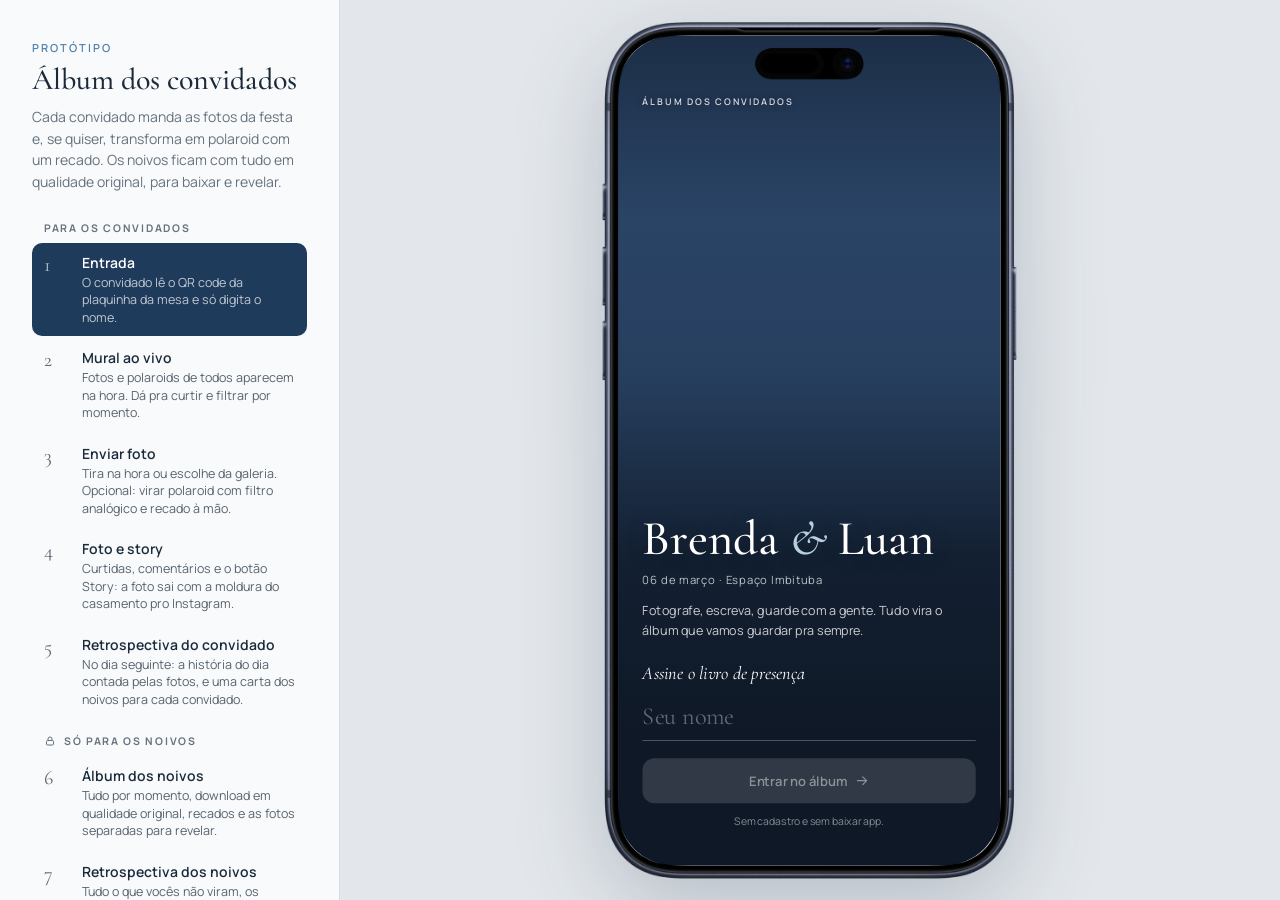
==== commit 2209e891: "Versão oficial = B: foto vertical inteira, enquadrar polaroid, TV com vertical; A arquivada (tag v1-" ====
--- a/b/index.html
+++ b/b/index.html
@@ -15,7 +15,7 @@
 <meta property="og:image" content="https://images.unsplash.com/photo-1591604466107-ec97de577aff?w=1200&h=630&fit=crop&q=80">
 <meta property="og:type" content="website">
 <link rel="icon" href="data:image/svg+xml,%3Csvg xmlns='http://www.w3.org/2000/svg' viewBox='0 0 64 64'%3E%3Crect width='64' height='64' rx='14' fill='%231F3A5C'/%3E%3Ctext x='32' y='42' font-family='Georgia,serif' font-size='26' fill='%23EEF1F4' text-anchor='middle'%3EB%26amp;L%3C/text%3E%3C/svg%3E">
-<link rel="apple-touch-icon" href="../apple-touch-icon.png">
+<link rel="apple-touch-icon" href="/album-brenda-luan/apple-touch-icon.png">
 <title>Brenda & Luan · Álbum dos convidados</title>
 <link rel="preconnect" href="https://fonts.googleapis.com">
 <link rel="preconnect" href="https://fonts.gstatic.com" crossorigin>
@@ -190,13 +190,16 @@
 .seg2 button.on{background:var(--green);color:#fff}
 .stagebox{margin:0 18px;display:flex;justify-content:center;align-items:center;min-height:180px;touch-action:pan-y;user-select:none;-webkit-user-select:none}
 .stagebox > *{animation:fadeo .3s ease;-webkit-user-drag:none}
+.pan-hint{text-align:center;font-size:12px;color:var(--muted);margin:10px 18px 0;display:flex;align-items:center;justify-content:center;gap:6px}
+.pan-hint[hidden]{display:none!important}
+.pan-hint svg{width:14px;height:14px}
 .modes{position:relative;height:42px;margin:14px 18px 0;overflow:hidden;-webkit-mask-image:linear-gradient(90deg,transparent,#000 22%,#000 78%,transparent);mask-image:linear-gradient(90deg,transparent,#000 22%,#000 78%,transparent)}
 .modes-track{position:absolute;left:50%;top:0;display:flex;gap:28px;transition:transform .38s cubic-bezier(.2,.8,.2,1)}
 .modes button{font-size:12.5px;font-weight:700;letter-spacing:.18em;text-transform:uppercase;color:#9AA5B1;padding:8px 2px;white-space:nowrap;transition:color .25s}
 .modes button.on{color:var(--green)}
 .modes::after{content:"";position:absolute;left:50%;bottom:4px;width:5px;height:5px;margin-left:-2.5px;border-radius:50%;background:var(--green)}
-.polcv{width:min(74%,290px);height:auto;transform:rotate(-1.5deg);box-shadow:0 14px 30px rgba(22,43,69,.22),0 2px 6px rgba(22,43,69,.1);background:#FBFAF7}
-.origimg{width:100%;max-height:300px;object-fit:cover;border-radius:14px;background:#000}
+.polcv{width:min(74%,290px);height:auto;transform:rotate(-1.5deg);touch-action:none;cursor:grab;box-shadow:0 14px 30px rgba(22,43,69,.22),0 2px 6px rgba(22,43,69,.1);background:#FBFAF7}
+.origimg{display:block;max-width:100%;width:auto;height:auto;max-height:min(56vh,440px);object-fit:contain;border-radius:14px;background:#000;box-shadow:0 10px 26px rgba(22,43,69,.16)}
 .thumbs{display:flex;gap:8px;margin:18px 18px 0;overflow-x:auto;scrollbar-width:none;padding:4px}
 .thumbs .th{position:relative;width:56px;height:56px;flex-shrink:0;border-radius:10px;overflow:visible}
 .thumbs .th img,.thumbs .th video{width:100%;height:100%;object-fit:cover;border-radius:10px;outline:2px solid transparent;outline-offset:2px}
@@ -219,7 +222,8 @@
 #s-foto{background:#0E1826;color:#fff}
 #s-foto .hdr{position:absolute;top:0;left:0;right:0;z-index:5;background:linear-gradient(rgba(0,0,0,.55),transparent)}
 #s-foto .hdr .back{color:#fff}
-.fullimg{width:100%;max-height:470px;object-fit:cover;display:block}
+.fullimg{width:100%;height:auto;max-height:min(78vh,720px);object-fit:contain;display:block;margin:0 auto}
+#s-foto .fmedia{padding-top:calc(var(--sat) + 56px)}
 .vid-wrap{position:relative}
 .vid-wrap .play{position:absolute;inset:0;display:flex;align-items:center;justify-content:center}
 .vid-wrap .play span{width:64px;height:64px;border-radius:50%;background:rgba(255,255,255,.88);display:flex;align-items:center;justify-content:center}
@@ -305,6 +309,8 @@
 .tv-photo{position:relative;border-radius:14px;overflow:hidden;background:#000}
 .tv-photo img{position:absolute;inset:0;width:100%;height:100%;object-fit:cover;opacity:0;transition:opacity 1.2s ease;transform:scale(1.04)}
 .tv-photo img.on{opacity:1;animation:kb 9s ease-out forwards}
+.tv-photo .tv-bg{position:absolute;inset:-40px;background:center/cover no-repeat;filter:blur(28px) brightness(.45) saturate(1.1);opacity:0;transition:opacity 1.2s ease}
+.tv-photo .tv-bg.on{opacity:1}
 @keyframes kb{to{transform:scale(1)}}
 .tv-side{display:flex;flex-direction:column;padding:8px 0}
 .tv-side .names{font-size:64px;color:#fff;line-height:.95}
@@ -483,10 +489,9 @@
 <!-- ============ PAINEL DO APRESENTADOR ============ -->
 <aside class="panel">
   <div>
-    <div class="kicker">Protótipo · versão B</div>
+    <div class="kicker">Protótipo</div>
     <h1>Álbum dos convidados</h1>
     <p class="lede">Cada convidado manda as fotos da festa e, se quiser, transforma em polaroid com um recado. Os noivos ficam com tudo em qualidade original, para baixar e revelar.</p>
-    <a class="vlink" href="../">← Comparar com a versão atual</a>
   </div>
 
   <nav class="steps" id="steps"></nav>
@@ -595,6 +600,7 @@
           </div>
           <div id="env-edit" hidden>
             <div class="stagebox" id="stagebox"></div>
+            <div class="pan-hint" id="pan-hint" hidden><svg viewBox="0 0 24 24" fill="none" stroke="currentColor" stroke-width="2" stroke-linecap="round"><path d="M12 3v18M3 12h18M12 3l-3 3M12 3l3 3M12 21l-3-3M12 21l3-3"/></svg><span>Arraste a foto para escolher o enquadramento</span></div>
             <div class="modes" id="style-seg"><div class="modes-track" id="modes-track"><button data-s="original" class="on">Foto</button><button data-s="polaroid">Polaroid</button></div></div>
             <div class="thumbs" id="thumbs"></div>
             <div class="form">
@@ -932,13 +938,13 @@
 }
 
 const photoCache = new Map();
-function filteredPhoto(img, look, size, key) {
-  const k = key && `${key}|${look}|${size}`;
+function filteredPhoto(img, look, size, key, fx = .5, fy = .5) {
+  const k = key && `${key}|${look}|${size}|${fx.toFixed(3)}|${fy.toFixed(3)}`;
   if (k && photoCache.has(k)) return photoCache.get(k);
   const c = document.createElement('canvas'); c.width = c.height = size;
   const x = c.getContext('2d', { willReadFrequently: true });
   const w = img.naturalWidth, h = img.naturalHeight, s = Math.min(w, h);
-  x.drawImage(img, (w - s) / 2, (h - s) / 2, s, s, 0, 0, size, size);
+  x.drawImage(img, (w - s) * fx, (h - s) * fy, s, s, 0, 0, size, size);
   applyLook(x, size, look);
   if (k) photoCache.set(k, c);
   return c;
@@ -1107,8 +1113,9 @@
   if (!files.length) return;
   const first = staged.length;
   for (const f of files) {
-    const it = { url: URL.createObjectURL(f), video: f.type.startsWith('video'), look: 'analog', caption: '', style: 'original', key: 'f' + (++fileSeq) };
-    if (!it.video) { try { it.img = await loadImg(it.url); } catch (err) { continue; } }
+    const it = { url: URL.createObjectURL(f), video: f.type.startsWith('video'), look: 'analog', caption: '', style: 'original', key: 'f' + (++fileSeq), fx: .5, fy: .5 };
+    if (!it.video) { try { it.img = await loadImg(it.url); } catch (err) { continue; }
+      if (it.img.naturalHeight > it.img.naturalWidth * 1.05) it.fy = .3; }
     staged.push(it);
   }
   cur = Math.min(first, staged.length - 1);
@@ -1128,14 +1135,37 @@
   $('#modes-track').style.transform = `translateX(${-(on.offsetLeft + on.offsetWidth / 2)}px)`;
 }
 // arrastar a prévia pro lado troca entre Foto e Polaroid (como na câmera do celular)
-let swX = null;
-$('#stagebox').addEventListener('pointerdown', e => { swX = e.clientX; });
-$('#stagebox').addEventListener('pointerup', e => {
-  if (swX === null) return;
-  const dx = e.clientX - swX; swX = null;
+let swX = null, swY = null, pan = null, panRAF = 0;
+$('#stagebox').addEventListener('pointerdown', e => {
+  swX = e.clientX; swY = e.clientY;
+  const it = staged[cur], ax = panAxis(it), cv = e.target.closest('.polcv');
+  if (ax && cv) {
+    const w = it.img.naturalWidth, h = it.img.naturalHeight, sq = Math.min(w, h);
+    // px da tela → fração do enquadramento (a foto ocupa 968/1080 da largura da polaroid)
+    const shown = cv.getBoundingClientRect().width * 968 / 1080;
+    pan = { ax, x: e.clientX, y: e.clientY, fx: it.fx, fy: it.fy, k: (sq / shown) / ((ax === 'y' ? h : w) - sq) };
+    if (ax === 'x') swX = null; // foto deitada: arrastar pro lado é enquadrar, não trocar
+    try { $('#stagebox').setPointerCapture(e.pointerId); } catch (_) {}
+    cv.style.cursor = 'grabbing';
+  }
+});
+$('#stagebox').addEventListener('pointermove', e => {
+  if (!pan) return;
+  const it = staged[cur], d = pan.ax === 'y' ? e.clientY - pan.y : e.clientX - pan.x;
+  const v = Math.min(1, Math.max(0, (pan.ax === 'y' ? pan.fy : pan.fx) - d * pan.k));
+  if (pan.ax === 'y') it.fy = v; else it.fx = v;
+  if (Math.abs(d) > 6) $('#pan-hint').hidden = true;
+  cancelAnimationFrame(panRAF); panRAF = requestAnimationFrame(drawPreview);
+});
+function endPan(e, cancel) {
+  const wasPan = pan; pan = null;
+  if (cancel || swX === null) { swX = null; return; }
+  const dx = e.clientX - swX, dy = e.clientY - swY; swX = null;
+  if (wasPan && Math.abs(dy) > Math.abs(dx) * .7) return; // foi enquadramento, não troca
   if (Math.abs(dx) > 40) setStyle(dx < 0 ? 'polaroid' : 'original');
-});
-$('#stagebox').addEventListener('pointercancel', () => swX = null);
+}
+$('#stagebox').addEventListener('pointerup', e => endPan(e));
+$('#stagebox').addEventListener('pointercancel', e => endPan(e, true));
 $('#thumbs').addEventListener('click', e => {
   const rm = e.target.closest('[data-rm]');
   if (rm) { staged.splice(+rm.dataset.rm, 1); cur = Math.max(0, Math.min(cur, staged.length - 1)); renderEditor(); return; }
@@ -1184,7 +1214,15 @@
   $('#env-note').textContent = pol
     ? 'O original também vai pro álbum dos noivos, sem filtro e em qualidade máxima.'
     : n > 1 && polEnabled ? 'Toque em cada miniatura pra escolher foto ou polaroid.' : 'Vai pro mural na hora e pro álbum dos noivos em qualidade original.';
+  $('#pan-hint').hidden = !(pol && panAxis(it));
   drawPreview();
+}
+
+// em que direção dá pra arrastar o enquadramento da polaroid ('' = foto já é quadrada)
+function panAxis(it) {
+  if (!it || it.video || !it.img || it.style !== 'polaroid') return '';
+  const w = it.img.naturalWidth, h = it.img.naturalHeight;
+  return h > w * 1.03 ? 'y' : w > h * 1.03 ? 'x' : '';
 }
 
 async function drawPreview() {
@@ -1194,7 +1232,7 @@
     return;
   }
   await fontsReady;
-  const pc = composePolaroid(filteredPhoto(it.img, it.look, 484, it.key), it.caption, .5);
+  const pc = composePolaroid(filteredPhoto(it.img, it.look, 484, it.key, it.fx, it.fy), it.caption, .5);
   pc.className = 'polcv'; box.replaceChildren(pc);
 }
 
@@ -1208,9 +1246,10 @@
     const p = { id: ++uid, moment: momentSel, by: guest || 'Você', caption: it.caption.trim(), h: null, likes: 0, liked: false, comments: [], rev: false, hidden: false, mins: 0, mine: true };
     if (it.video) { p.local = it.url; p.video = true; }
     else if (it.style === 'polaroid') {
-      p.local = composePolaroid(filteredPhoto(it.img, it.look, 968), p.caption, 1).toDataURL('image/jpeg', .9);
+      p.local = composePolaroid(filteredPhoto(it.img, it.look, 968, null, it.fx, it.fy), p.caption, 1).toDataURL('image/jpeg', .9);
       p.pol = true; p.orig = it.url;
     } else p.local = it.url;
+    if (it.img) p.ar = it.img.naturalWidth / it.img.naturalHeight;
     out.push(p);
     await sleep(350);
   }
@@ -1375,7 +1414,8 @@
 function renderFoto() {
   const p = photos.find(x => x.id === openId); if (!p) return;
   let media;
-  const ar = flyRatio ? `style="aspect-ratio:${flyRatio}"` : ''; flyRatio = 0;
+  const r0 = flyRatio || p.ar || 0; flyRatio = 0;
+  const ar = r0 ? `style="aspect-ratio:${r0};width:min(100%, calc(min(78vh, 720px) * ${r0.toFixed(4)}))"` : '';
   if (p.video) media = `<div class="vid-wrap">${p.local ? `<video class="fullimg" src="${p.local}" controls playsinline></video>` : `<img class="fullimg" src="${imgOf(p, 900)}" alt="" ${ar}><div class="play"><span>${playSvg}</span></div>`}</div>`;
   else if (p.pol) media = `<div class="pol-full"><img src="${p.local}" alt="" style="aspect-ratio:1080/1320" draggable="false"></div>`;
   else media = `<img class="fullimg" src="${imgOf(p, 900)}" alt="" ${ar} draggable="false">`;
@@ -1702,6 +1742,12 @@
   const img = new Image(); img.src = imgOf(p, 1400);
   if (p.pol) { img.style.objectFit = 'contain'; img.style.padding = '24px'; }
   img.onload = () => {
+    const tall = !p.pol && img.naturalHeight > img.naturalWidth;
+    // vertical no telão: inteira, com a própria foto desfocada e escura atrás
+    let bg = box.querySelector('.tv-bg');
+    if (!bg) { bg = document.createElement('div'); bg.className = 'tv-bg'; box.prepend(bg); }
+    if (tall) { img.style.objectFit = 'contain'; bg.style.backgroundImage = `url("${img.src}")`; }
+    bg.classList.toggle('on', tall);
     box.appendChild(img);
     requestAnimationFrame(() => img.classList.add('on'));
     const olds = [...box.querySelectorAll('img')].slice(0, -1);
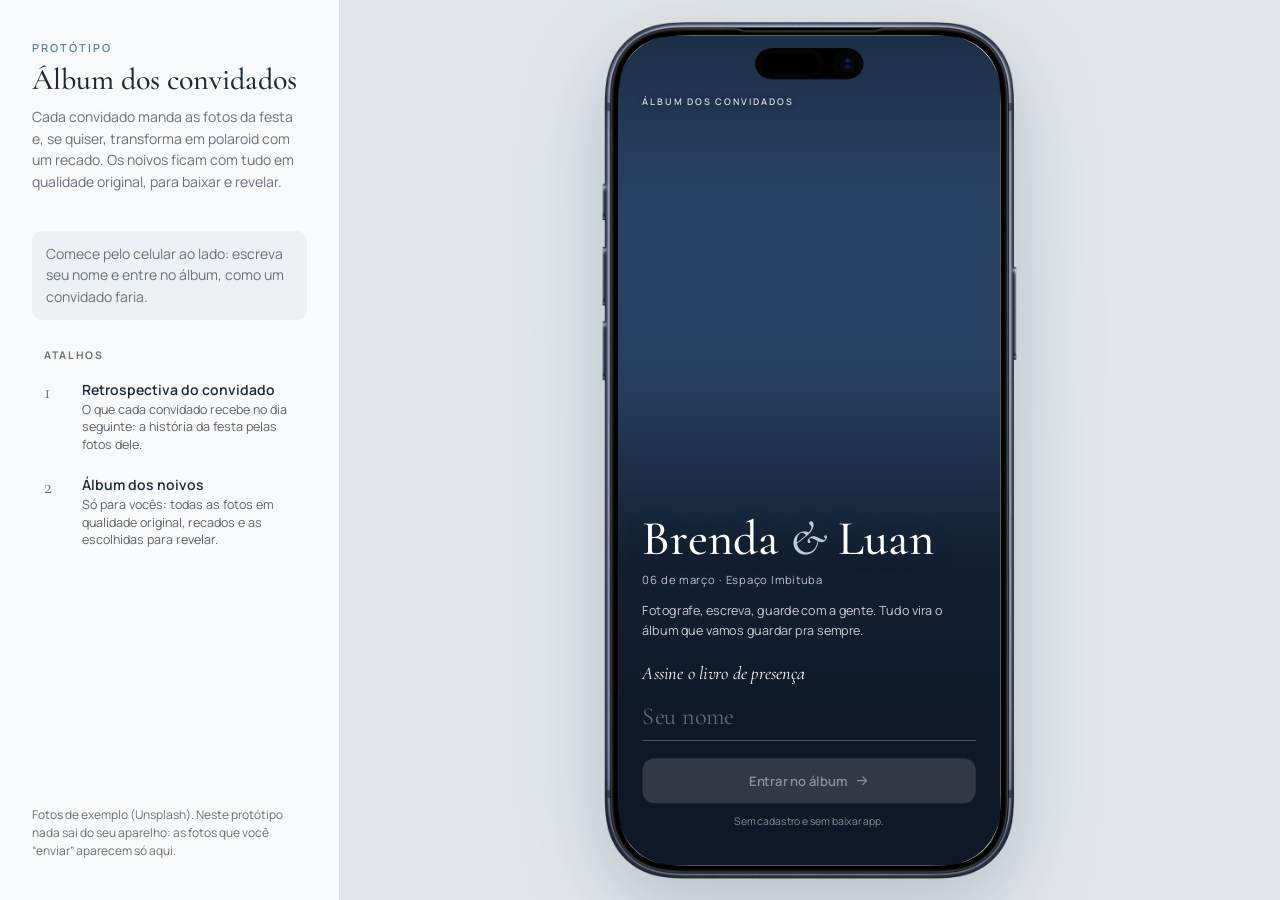
==== commit a416b583: "Versão para os noivos: retrospectiva deles escondida (surpresa); menu só com retrospectiva do convid" ====
--- a/b/index.html
+++ b/b/index.html
@@ -40,6 +40,7 @@
 .panel h1{font-family:var(--serif);font-weight:500;font-size:30px;line-height:1.1}
 .panel .kicker{font-size:11px;letter-spacing:.18em;text-transform:uppercase;color:#4F7FAB;font-weight:600;margin-bottom:8px}
 .vlink{display:inline-block;margin-top:14px;font-size:13px;font-weight:700;color:#4F7FAB;text-decoration:none;border-bottom:1px solid currentColor}
+.panel p.guide{margin-top:-14px;padding:12px 14px;border-radius:10px;background:var(--cream);color:var(--ink)}
 .panel p.lede{font-size:14px;color:var(--muted);line-height:1.55;margin-top:10px}
 .steps{display:flex;flex-direction:column;gap:2px}
 .step{display:grid;grid-template-columns:28px 1fr;gap:10px;text-align:left;padding:10px 12px;border-radius:10px;align-items:start}
@@ -198,6 +199,7 @@
 .modes button{font-size:12.5px;font-weight:700;letter-spacing:.18em;text-transform:uppercase;color:#9AA5B1;padding:8px 2px;white-space:nowrap;transition:color .25s}
 .modes button.on{color:var(--green)}
 .modes::after{content:"";position:absolute;left:50%;bottom:4px;width:5px;height:5px;margin-left:-2.5px;border-radius:50%;background:var(--green)}
+.polcv.tall{width:min(60%,250px)}
 .polcv{width:min(74%,290px);height:auto;transform:rotate(-1.5deg);touch-action:none;cursor:grab;box-shadow:0 14px 30px rgba(22,43,69,.22),0 2px 6px rgba(22,43,69,.1);background:#FBFAF7}
 .origimg{display:block;max-width:100%;width:auto;height:auto;max-height:min(56vh,440px);object-fit:contain;border-radius:14px;background:#000;box-shadow:0 10px 26px rgba(22,43,69,.16)}
 .thumbs{display:flex;gap:8px;margin:18px 18px 0;overflow-x:auto;scrollbar-width:none;padding:4px}
@@ -272,6 +274,7 @@
 .reveal-mode .strip .t:not(.sel) img{opacity:.55}
 .strip .t .more{position:absolute;inset:0;background:rgba(14,24,38,.6);display:flex;align-items:center;justify-content:center;font-weight:700;font-size:15px}
 .al-actions{display:flex;flex-direction:column;gap:10px;margin-top:30px}
+.retro-card[hidden]{display:none!important}
 .retro-card{display:flex;align-items:center;gap:14px;width:100%;text-align:left;margin-top:20px;padding:10px;border-radius:16px;background:linear-gradient(120deg,rgba(127,168,204,.28),rgba(127,168,204,.08));border:1px solid rgba(156,192,222,.35);color:#fff;transition:transform .15s}
 .retro-card:active{transform:scale(.98)}
 .rc-img{width:62px;height:78px;border-radius:10px;background:#2A4466 center/cover;flex-shrink:0;box-shadow:0 6px 14px rgba(0,0,0,.3)}
@@ -400,7 +403,7 @@
 .r-credits li.more{font-family:"Caveat",cursive;color:var(--sage);font-size:30px;margin-top:14px}
 @keyframes roll{from{transform:translateY(0)}to{transform:translateY(-100%)}}
 .r-photo{width:min(76%,300px);margin:22px auto 0;transform:rotate(-2deg);box-shadow:0 22px 44px rgba(0,0,0,.5);border:9px solid #FBFAF7;border-bottom-width:38px;aspect-ratio:1;object-fit:cover}
-.r-photo.pol{border:0;aspect-ratio:auto;object-fit:initial}
+.r-photo.pol{border:0;aspect-ratio:auto;object-fit:initial;width:auto;max-width:min(76%,300px);max-height:50vh}
 .r-scatter{position:relative;flex:1;min-height:150px;margin:14px 0 6px}
 .r-scatter img{position:absolute;max-height:56%;object-fit:contain;box-shadow:0 14px 30px rgba(0,0,0,.5)}
 .r-scatter img.fr{border:7px solid #FBFAF7;border-bottom-width:24px;aspect-ratio:1;object-fit:cover;height:auto}
@@ -494,6 +497,7 @@
     <p class="lede">Cada convidado manda as fotos da festa e, se quiser, transforma em polaroid com um recado. Os noivos ficam com tudo em qualidade original, para baixar e revelar.</p>
   </div>
 
+  <p class="lede guide" id="guide">Comece pelo celular ao lado: escreva seu nome e entre no álbum, como um convidado faria.</p>
   <nav class="steps" id="steps"></nav>
 
   <div class="editor-only" hidden>
@@ -629,7 +633,7 @@
           <h1 class="names" data-names></h1>
           <div class="stats" id="al-stats"></div>
 
-          <button class="retro-card" data-go="retroNoivos">
+          <button class="retro-card" data-go="retroNoivos" data-editor-only hidden>
             <span class="rc-img" id="rc-img"></span>
             <span class="rc-txt"><small>Feita pra vocês</small><b>A retrospectiva de vocês</b><i>O dia que vocês viveram, pelos olhos de quem estava lá</i></span>
             <span class="rc-play"><svg viewBox="0 0 24 24"><path d="M8 5l11 7-11 7z"/></svg></span>
@@ -798,6 +802,7 @@
 let rMode = 'guest';
 function go(name) {
   if (name === 'back') name = prev;
+  if (name === 'retroNoivos' && !EDITOR) name = 'album';
   if (name === 'retroNoivos') { rMode = 'couple'; name = 'retro'; }
   else if (name === 'retro') rMode = 'guest';
   // quem está vendo depende da tela: álbum e retrospectiva dos noivos = noivos; o resto = convidado
@@ -824,7 +829,20 @@
   $('#mmenu').classList.remove('on');
 }
 
+const SHORTCUTS = [
+  ['retro', 'Retrospectiva do convidado', 'O que cada convidado recebe no dia seguinte: a história da festa pelas fotos dele.'],
+  ['album', 'Álbum dos noivos', 'Só para vocês: todas as fotos em qualidade original, recados e as escolhidas para revelar.'],
+];
 function renderSteps(active = current === 'retro' && rMode === 'couple' ? 'retroNoivos' : current) {
+  if (!EDITOR) {
+    const away = ['retro', 'album'].includes(current);
+    $('#steps').innerHTML = `<div class="step-group">Atalhos</div>`
+      + SHORTCUTS.map(([k, t, d], i) => `<button class="step ${active === k ? 'on' : ''}" data-go="${k}"><span class="n">${i + 1}</span><div><b>${t}</b><span>${d}</span></div></button>`).join('')
+      + (away ? `<button class="step" data-go="mural"><span class="n">←</span><div><b>Voltar ao mural</b></div></button>` : '');
+    $('#mmenu').innerHTML = SHORTCUTS.map(([k, t]) => `<button data-go="${k}">${t}</button>`).join('')
+      + (away ? `<hr><button data-go="mural">← Voltar ao mural</button>` : '');
+    return;
+  }
   let g = '', side = '', menu = '';
   SCREENS.forEach(([k, t, d, grp], i) => {
     if (grp !== g) {
@@ -839,7 +857,7 @@
   $('#mmenu').innerHTML = menu
     + (EDITOR ? `<hr><button data-role="${role === 'guest' ? 'couple' : 'guest'}" class="role-on">Ver como ${role === 'guest' ? 'noivos' : 'convidado'}</button>` : '');
 }
-if (EDITOR) $('.editor-only').hidden = false;
+if (EDITOR) { $('.editor-only').hidden = false; $$('[data-editor-only]').forEach(el => el.hidden = false); $('#guide').hidden = true; }
 
 document.addEventListener('click', e => {
   const g = e.target.closest('[data-go]');
@@ -900,11 +918,11 @@
 }
 
 const LOOKS = [['analog', 'Analógico'], ['azul', 'Azulado'], ['pb', 'P&B'], ['none', 'Sem filtro']];
-function applyLook(x, n, look) {
+function applyLook(x, n, look, nh = n) {
   if (look === 'none') return;
-  const d = x.getImageData(0, 0, n, n), a = d.data, c = n / 2, md = 2 * c * c;
-  for (let y = 0; y < n; y++) {
-    const dy = (y - c) * (y - c);
+  const d = x.getImageData(0, 0, n, nh), a = d.data, c = n / 2, ch = nh / 2, md = c * c + ch * ch;
+  for (let y = 0; y < nh; y++) {
+    const dy = (y - ch) * (y - ch);
     for (let xx = 0; xx < n; xx++) {
       const i = (y * n + xx) * 4;
       let r = a[i], g = a[i + 1], b = a[i + 2];
@@ -929,23 +947,29 @@
     x.globalCompositeOperation = 'screen';
     let gd = x.createRadialGradient(n * .96, n * .04, 0, n * .96, n * .04, n * .6);
     gd.addColorStop(0, 'rgba(255,128,60,.42)'); gd.addColorStop(1, 'rgba(255,128,60,0)');
-    x.fillStyle = gd; x.fillRect(0, 0, n, n);
-    gd = x.createRadialGradient(0, n, 0, 0, n, n * .45);
+    x.fillStyle = gd; x.fillRect(0, 0, n, nh);
+    gd = x.createRadialGradient(0, nh, 0, 0, nh, n * .45);
     gd.addColorStop(0, 'rgba(255,214,120,.18)'); gd.addColorStop(1, 'rgba(255,214,120,0)');
-    x.fillStyle = gd; x.fillRect(0, 0, n, n);
+    x.fillStyle = gd; x.fillRect(0, 0, n, nh);
     x.globalCompositeOperation = 'source-over';
   }
 }
 
 const photoCache = new Map();
-function filteredPhoto(img, look, size, key, fx = .5, fy = .5) {
-  const k = key && `${key}|${look}|${size}|${fx.toFixed(3)}|${fy.toFixed(3)}`;
+// pedaço da foto que cabe numa janela com altura = ratio × largura
+function cropOf(img, ratio = 1) {
+  const w = img.naturalWidth, h = img.naturalHeight;
+  return w * ratio > h ? { w, h, sw: h / ratio, sh: h } : { w, h, sw: w, sh: w * ratio };
+}
+function filteredPhoto(img, look, size, key, fx = .5, fy = .5, ratio = 1) {
+  const k = key && `${key}|${look}|${size}|${ratio.toFixed(3)}|${fx.toFixed(3)}|${fy.toFixed(3)}`;
   if (k && photoCache.has(k)) return photoCache.get(k);
-  const c = document.createElement('canvas'); c.width = c.height = size;
+  const sizeH = Math.round(size * ratio);
+  const c = document.createElement('canvas'); c.width = size; c.height = sizeH;
   const x = c.getContext('2d', { willReadFrequently: true });
-  const w = img.naturalWidth, h = img.naturalHeight, s = Math.min(w, h);
-  x.drawImage(img, (w - s) * fx, (h - s) * fy, s, s, 0, 0, size, size);
-  applyLook(x, size, look);
+  const { w, h, sw, sh } = cropOf(img, ratio);
+  x.drawImage(img, (w - sw) * fx, (h - sh) * fy, sw, sh, 0, 0, size, sizeH);
+  applyLook(x, size, look, sizeH);
   if (k) photoCache.set(k, c);
   return c;
 }
@@ -975,24 +999,34 @@
   x.restore();
 }
 
-// polaroid 1080×1320 (scale ajusta a resolução)
+// polaroid: quadrada 1080×1320 ou, se a foto for vertical, Instax mini 1080×1720 (scale ajusta a resolução)
+const POL = {
+  sq:     { W: 1080, H: 1320, M: 56, T: 56,  PW: 968, PH: 968 },
+  instax: { W: 1080, H: 1720, M: 72, T: 104, PW: 936, PH: 1262 },
+};
+const polFmt = img => img && img.naturalHeight > img.naturalWidth * 1.05 ? 'instax' : 'sq';
+function polPhoto(img, look, scale = 1, key = null, fx = .5, fy = .5) {
+  const f = POL[polFmt(img)];
+  return filteredPhoto(img, look, Math.round(f.PW * scale), key, fx, fy, f.PH / f.PW);
+}
 function composePolaroid(ph, caption, scale = 1) {
-  const W = 1080 * scale, H = 1320 * scale, M = 56 * scale, P = 968 * scale;
+  const f = POL[ph.height > ph.width * 1.05 ? 'instax' : 'sq'];
+  const W = f.W * scale, H = f.H * scale, M = f.M * scale, T = f.T * scale, P = f.PW * scale, PH = f.PH * scale;
   const c = document.createElement('canvas'); c.width = W; c.height = H;
   const x = c.getContext('2d');
   const pg = x.createLinearGradient(0, 0, W, H); pg.addColorStop(0, '#FCFBF8'); pg.addColorStop(1, '#F1EFEA');
   x.fillStyle = pg; x.fillRect(0, 0, W, H);
-  x.drawImage(ph, M, M, P, P);
-  x.strokeStyle = 'rgba(0,0,0,.08)'; x.lineWidth = 2 * scale; x.strokeRect(M, M, P, P);
+  x.drawImage(ph, M, T, P, PH);
+  x.strokeStyle = 'rgba(0,0,0,.08)'; x.lineWidth = 2 * scale; x.strokeRect(M, T, P, PH);
   const ds = dateStamp();
   if (ds) {
     x.save();
     x.font = `700 ${34 * scale}px "Courier New", monospace`; x.textAlign = 'right'; x.textBaseline = 'alphabetic';
     x.shadowColor = 'rgba(255,110,30,.9)'; x.shadowBlur = 10 * scale;
-    x.fillStyle = 'rgba(255,146,64,.92)'; x.fillText(ds, M + P - 30 * scale, M + P - 30 * scale);
+    x.fillStyle = 'rgba(255,146,64,.92)'; x.fillText(ds, M + P - 30 * scale, T + PH - 30 * scale);
     x.restore();
   }
-  drawHand(x, caption, W / 2, M + P + 128 * scale, P - 40 * scale, scale);
+  drawHand(x, caption, W / 2, T + PH + (H - T - PH - 40 * scale) / 2, P - 40 * scale, scale);
   x.font = `500 ${22 * scale}px "Cormorant Garamond", Georgia, serif`; x.fillStyle = 'rgba(27,42,58,.38)';
   x.textAlign = 'right'; x.textBaseline = 'alphabetic';
   x.fillText(`${st.n1} & ${st.n2}`, W - M, H - 22 * scale);
@@ -1002,7 +1036,8 @@
 async function renderSeedPol(p, scale = .6) {
   await fontsReady;
   const img = await loadImg(U(p.src, 900));
-  const ph = filteredPhoto(img, p.look, Math.round(968 * scale));
+  const ph = polPhoto(img, p.look, scale);
+  p.polFmt = polFmt(img);
   p.local = composePolaroid(ph, p.caption, scale).toDataURL('image/jpeg', .88);
   p.pending = false;
 }
@@ -1140,10 +1175,10 @@
   swX = e.clientX; swY = e.clientY;
   const it = staged[cur], ax = panAxis(it), cv = e.target.closest('.polcv');
   if (ax && cv) {
-    const w = it.img.naturalWidth, h = it.img.naturalHeight, sq = Math.min(w, h);
-    // px da tela → fração do enquadramento (a foto ocupa 968/1080 da largura da polaroid)
-    const shown = cv.getBoundingClientRect().width * 968 / 1080;
-    pan = { ax, x: e.clientX, y: e.clientY, fx: it.fx, fy: it.fy, k: (sq / shown) / ((ax === 'y' ? h : w) - sq) };
+    const f = POL[polFmt(it.img)], { w, h, sw, sh } = cropOf(it.img, f.PH / f.PW);
+    // px da tela → fração do enquadramento (a foto ocupa PW/W da largura da moldura)
+    const shown = cv.getBoundingClientRect().width * f.PW / f.W;
+    pan = { ax, x: e.clientX, y: e.clientY, fx: it.fx, fy: it.fy, k: (sw / shown) / (ax === 'y' ? h - sh : w - sw) };
     if (ax === 'x') swX = null; // foto deitada: arrastar pro lado é enquadrar, não trocar
     try { $('#stagebox').setPointerCapture(e.pointerId); } catch (_) {}
     cv.style.cursor = 'grabbing';
@@ -1221,8 +1256,8 @@
 // em que direção dá pra arrastar o enquadramento da polaroid ('' = foto já é quadrada)
 function panAxis(it) {
   if (!it || it.video || !it.img || it.style !== 'polaroid') return '';
-  const w = it.img.naturalWidth, h = it.img.naturalHeight;
-  return h > w * 1.03 ? 'y' : w > h * 1.03 ? 'x' : '';
+  const f = POL[polFmt(it.img)], { w, h, sw, sh } = cropOf(it.img, f.PH / f.PW);
+  return h - sh > h * .03 ? 'y' : w - sw > w * .03 ? 'x' : '';
 }
 
 async function drawPreview() {
@@ -1232,8 +1267,8 @@
     return;
   }
   await fontsReady;
-  const pc = composePolaroid(filteredPhoto(it.img, it.look, 484, it.key, it.fx, it.fy), it.caption, .5);
-  pc.className = 'polcv'; box.replaceChildren(pc);
+  const pc = composePolaroid(polPhoto(it.img, it.look, .5, it.key, it.fx, it.fy), it.caption, .5);
+  pc.className = 'polcv' + (polFmt(it.img) === 'instax' ? ' tall' : ''); box.replaceChildren(pc);
 }
 
 $('#btn-publish').addEventListener('click', async () => {
@@ -1246,8 +1281,8 @@
     const p = { id: ++uid, moment: momentSel, by: guest || 'Você', caption: it.caption.trim(), h: null, likes: 0, liked: false, comments: [], rev: false, hidden: false, mins: 0, mine: true };
     if (it.video) { p.local = it.url; p.video = true; }
     else if (it.style === 'polaroid') {
-      p.local = composePolaroid(filteredPhoto(it.img, it.look, 968, null, it.fx, it.fy), p.caption, 1).toDataURL('image/jpeg', .9);
-      p.pol = true; p.orig = it.url;
+      p.local = composePolaroid(polPhoto(it.img, it.look, 1, null, it.fx, it.fy), p.caption, 1).toDataURL('image/jpeg', .9);
+      p.pol = true; p.orig = it.url; p.polFmt = polFmt(it.img);
     } else p.local = it.url;
     if (it.img) p.ar = it.img.naturalWidth / it.img.naturalHeight;
     out.push(p);
@@ -1313,7 +1348,7 @@
   await fontsReady;
   const [c, x] = storyBase();
   const img = await loadImg(p.local || U(p.src, 1080));
-  if (p.pol) drawTilted(x, img, 540, 1010, 820, 820 * 1320 / 1080, -3, false);
+  if (p.pol) { const ar = img.naturalHeight / img.naturalWidth, w = Math.min(820, 1010 / ar); drawTilted(x, img, 540, 1010, w, w * ar, -3, false); }
   else drawTilted(x, img, 540, 990, 780, 975, -2.5, true);
   storyFooter(x, `foto de ${p.by}`);
   return c;
@@ -1327,7 +1362,7 @@
   const sz = ok.length === 1 ? 600 : 440;
   ok.forEach(([p, i], k) => {
     const [cx, cy, deg] = spots[k];
-    if (p.pol) drawTilted(x, i, cx, cy, sz, sz * 1320 / 1080, deg, false);
+    if (p.pol) { const ar = i.naturalHeight / i.naturalWidth, w = Math.min(sz, sz * 1.22 / ar); drawTilted(x, i, cx, cy, w, w * ar, deg, false); }
     else drawTilted(x, i, cx, cy, sz - 40, sz - 40, deg, true);
   });
   x.fillStyle = '#9CC0DE'; x.font = '700 26px Manrope, sans-serif';
@@ -1417,7 +1452,7 @@
   const r0 = flyRatio || p.ar || 0; flyRatio = 0;
   const ar = r0 ? `style="aspect-ratio:${r0};width:min(100%, calc(min(78vh, 720px) * ${r0.toFixed(4)}))"` : '';
   if (p.video) media = `<div class="vid-wrap">${p.local ? `<video class="fullimg" src="${p.local}" controls playsinline></video>` : `<img class="fullimg" src="${imgOf(p, 900)}" alt="" ${ar}><div class="play"><span>${playSvg}</span></div>`}</div>`;
-  else if (p.pol) media = `<div class="pol-full"><img src="${p.local}" alt="" style="aspect-ratio:1080/1320" draggable="false"></div>`;
+  else if (p.pol) media = `<div class="pol-full"><img src="${p.local}" alt="" style="aspect-ratio:${p.polFmt === 'instax' ? '1080/1720;width:min(70%,300px,calc(64vh * .628))' : '1080/1320'}" draggable="false"></div>`;
   else media = `<img class="fullimg" src="${imgOf(p, 900)}" alt="" ${ar} draggable="false">`;
   $('#foto-body').innerHTML = `<div class="fmedia" id="fmedia">${media}</div>
     <div class="det">
@@ -1827,7 +1862,7 @@
 // pré-renderiza as polaroids de exemplo
 Promise.all(photos.filter(p => p.pol).map(p => renderSeedPol(p).catch(() => { p.pol = false; p.pending = false; })))
   .then(() => {
-    const demo = photos.filter(p => p.pol).slice(0, 2);
+    const demo = [...photos.filter(p => p.pol && p.polFmt !== 'instax'), ...photos.filter(p => p.pol && p.polFmt === 'instax')].slice(0, 2);
     $('#pol-demo').innerHTML = demo.map(p => `<img src="${p.local}" alt="">`).join('');
     if (current === 'mural') renderMural();
     window.__seedReady = true;
